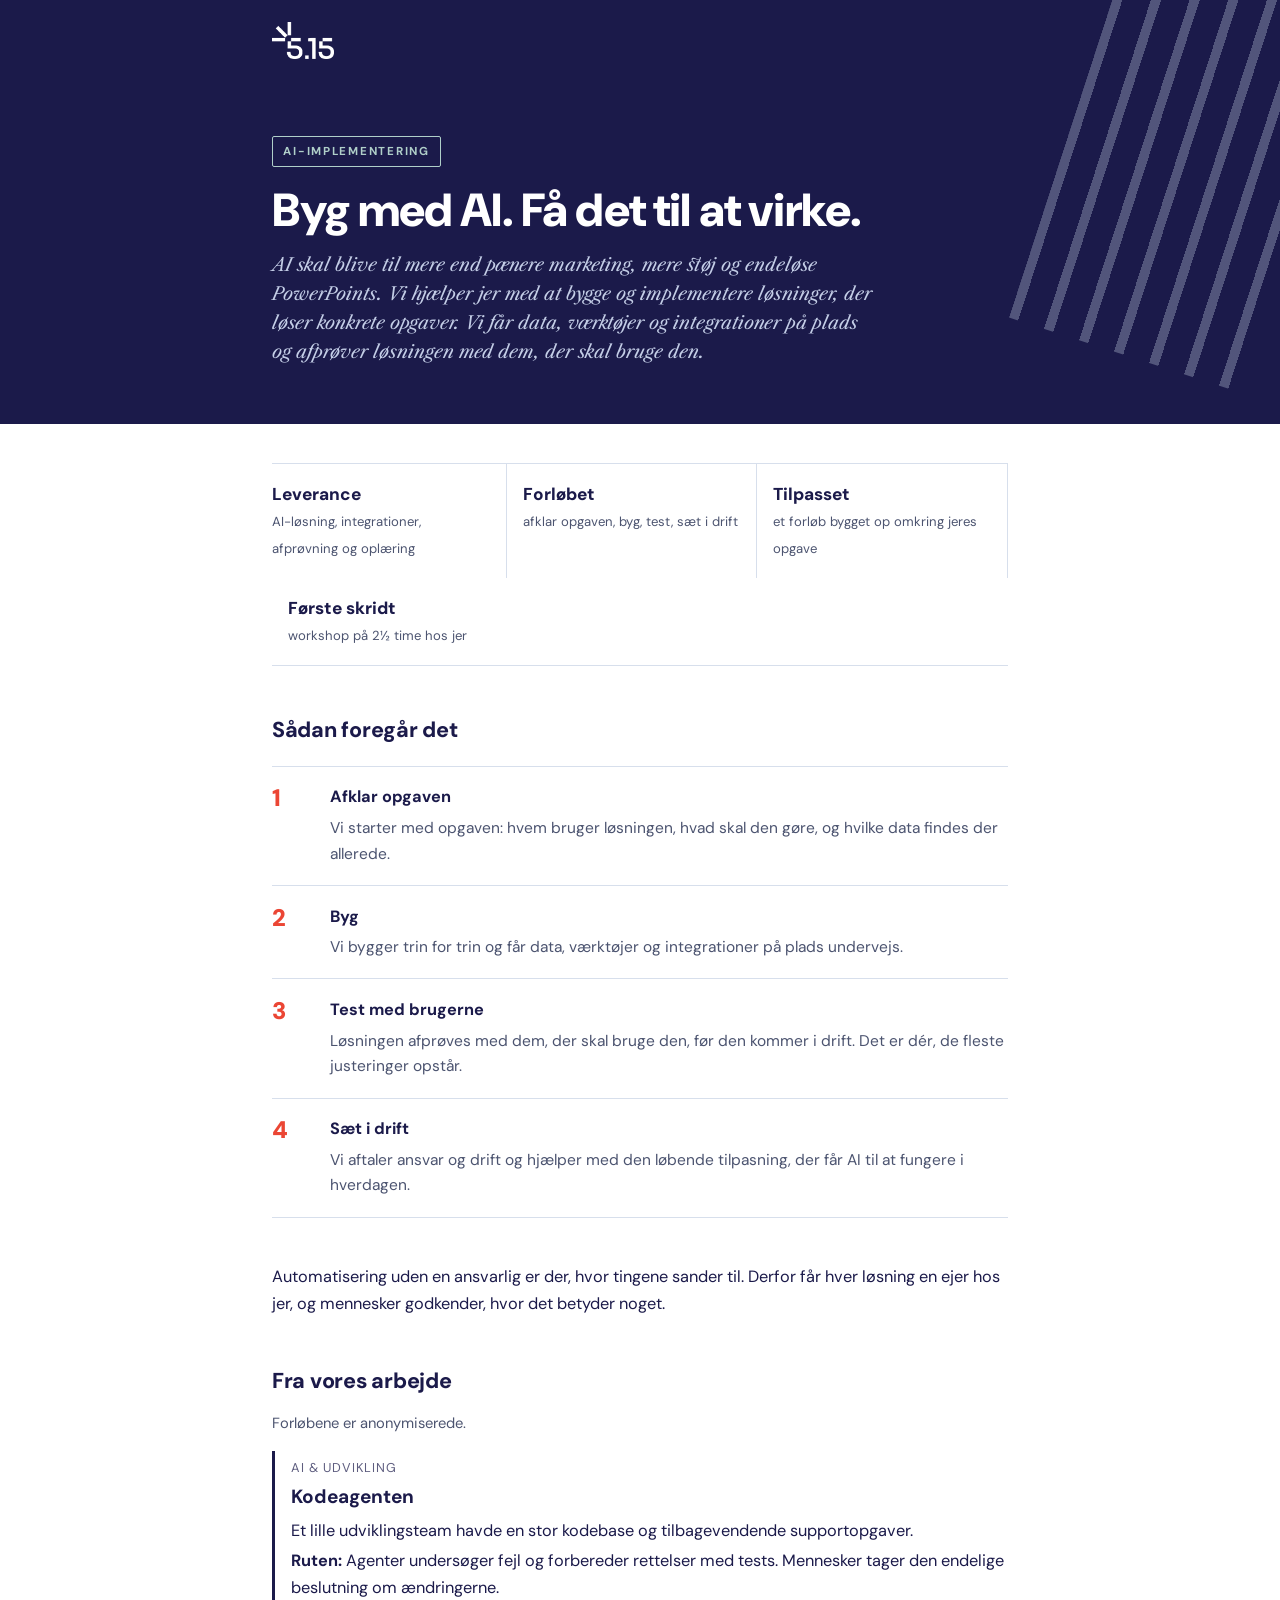
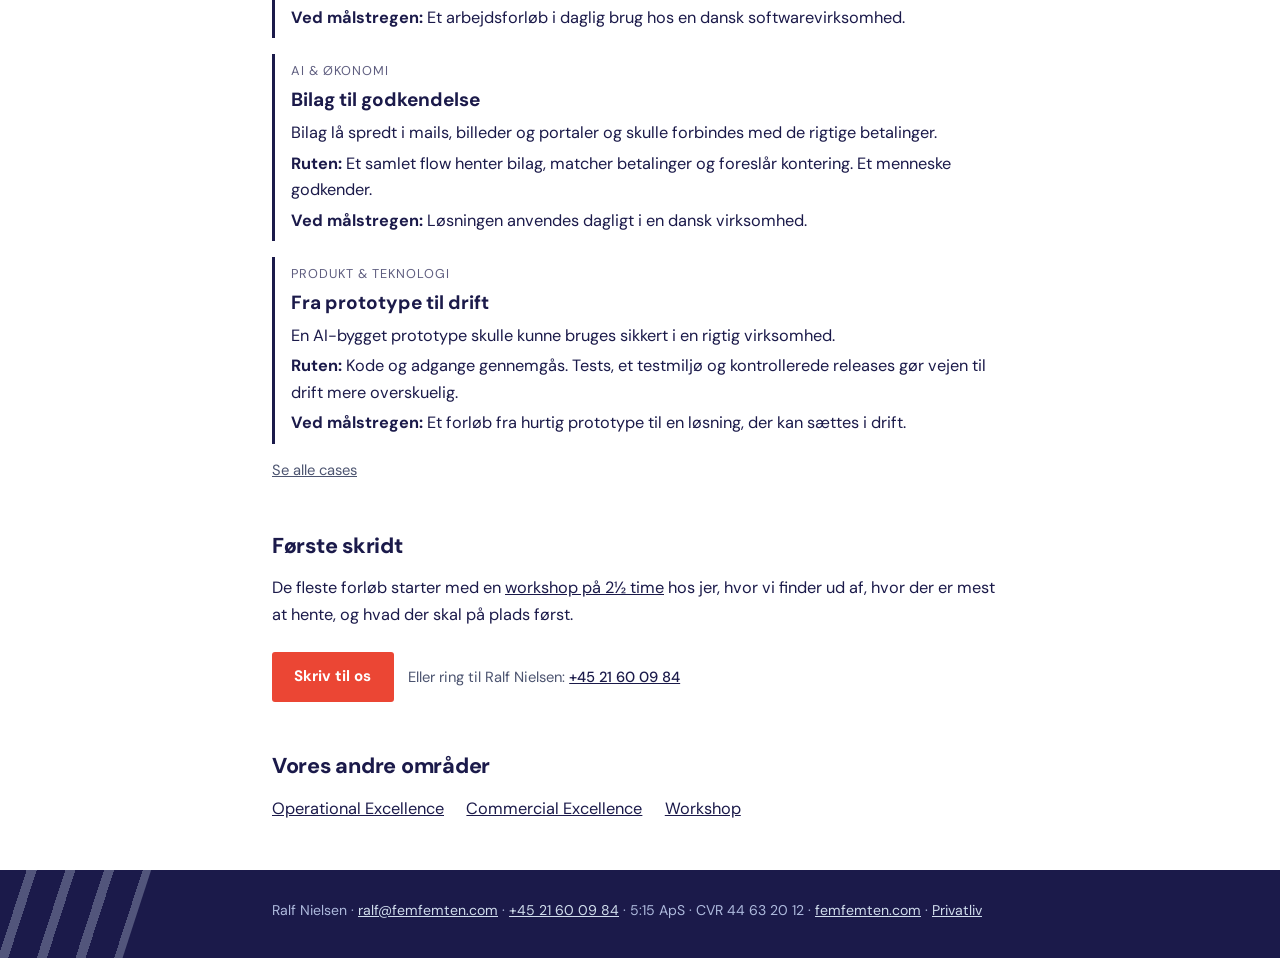
==== ai-implementering.html @ a429c651 "Udkast: tre ydelsessider, links fra uret, workshop uden noindex Ydelsessider for AI-implementering, " ====
<!doctype html>
<html lang="da">
<head>
<meta charset="utf-8">
<meta name="viewport" content="width=device-width, initial-scale=1">
<title>AI-implementering i virksomheden | 5:15 Consultancy</title>
<meta name="description" content="Vi bygger og implementerer AI-løsninger, der løser en bestemt opgave i jeres hverdag. Data, værktøjer og integrationer på plads, afprøvet med dem, der skal bruge løsningen.">
<link rel="canonical" href="https://femfemten.com/ai-implementering.html">
<meta property="og:type" content="website">
<meta property="og:title" content="AI-implementering: Byg med AI. Få det til at virke.">
<meta property="og:description" content="Vi bygger og implementerer AI-løsninger, der løser en bestemt opgave i jeres hverdag. Data, værktøjer og integrationer på plads, afprøvet med dem, der skal bruge løsningen.">
<meta property="og:url" content="https://femfemten.com/ai-implementering.html">
<meta property="og:image" content="https://femfemten.com/share-515-consultancy-v2.jpg">
<meta name="twitter:card" content="summary_large_image">
<link rel="icon" type="image/png" href="logo.png">
<link rel="stylesheet" href="https://fonts.googleapis.com/css2?family=DM+Sans:opsz,wght@9..40,400;9..40,500;9..40,700;9..40,800;9..40,900&family=Libre+Caslon+Text:ital@0;1&display=swap">
<style>
  :root {
    --navy: #1b1a4a;
    --lightblue: #d1deed;
    --sage: #b0cfc9;
    --orange: #eb4634;
    --paper: #ffffff;
    --ink: #1b1a4a;
    --ink-soft: #4c5470;
    --line: #d7dfec;
    --card: #f4f7fc;
    --band-ink: #f4f7fc;
    --band-soft: #c3cde6;
  }
  @media (prefers-color-scheme: dark) {
    :root:not([data-theme="light"]) {
      --paper: #121129;
      --ink: #e9edf6;
      --ink-soft: #a9b1c9;
      --line: #312f60;
      --card: #1e1d4a;
      --orange: #f0604f;
    }
  }
  :root[data-theme="dark"] {
    --paper: #121129;
    --ink: #e9edf6;
    --ink-soft: #a9b1c9;
    --line: #312f60;
    --card: #1e1d4a;
    --orange: #f0604f;
  }

  body {
    background: var(--paper);
    color: var(--ink);
    font-family: "DM Sans", "Helvetica Neue", Arial, sans-serif;
    font-size: 1.02rem;
    line-height: 1.65;
    margin: 0;
  }
  .wrap { max-width: 46rem; margin: 0 auto; padding: 0 1.4rem; }
  a { color: inherit; }

  .lines {
    position: absolute; pointer-events: none;
    background: repeating-linear-gradient(90deg,
      rgba(209,222,237,0.3) 0 0.6rem, transparent 0.6rem 2.3rem);
    transform: rotate(18deg);
  }

  .heroband {
    background: #1b1a4a; color: var(--band-ink);
    position: relative; overflow: hidden;
  }
  .heroband .lines { right: -3rem; top: -5rem; width: 16rem; height: 28rem; }
  .topbar {
    display: flex; align-items: center; justify-content: space-between;
    gap: 1rem; padding: 1.4rem 0; position: relative; z-index: 1;
  }
  .wordmark {
    font-weight: 900; font-size: 1.2rem; letter-spacing: -0.01em;
    color: #ffffff; text-decoration: none; display: inline-flex; align-items: center;
  }
  .wordmark img {
    height: 2.3rem; width: auto; display: block;
    filter: brightness(0) invert(1);
  }
  .langswitch {
    background: none; border: none; cursor: pointer;
    font-family: inherit; font-weight: 700; font-size: 0.92rem;
    color: #aebadd; padding: 0.45rem 0.5rem; letter-spacing: 0.04em;
  }
  .langswitch:hover { color: #ffffff; }
  .langswitch:focus-visible { outline: 2px solid #d1deed; outline-offset: 2px; }

  .hero { padding: 3.4rem 0 3.6rem; position: relative; z-index: 1; }
  .eyebrow {
    display: inline-block; font-size: 0.72rem; font-weight: 700;
    text-transform: uppercase; letter-spacing: 0.15em;
    color: var(--sage); border: 1px solid var(--sage);
    border-radius: 2px; padding: 0.32rem 0.65rem; margin-bottom: 1.1rem;
  }
  .heroband h1 {
    font-size: clamp(1.9rem, 5.5vw, 2.9rem); font-weight: 900;
    line-height: 1.08; letter-spacing: -0.018em; text-wrap: balance;
    color: #ffffff; margin: 0 0 1rem;
  }
  .lede {
    font-family: "Libre Caslon Text", Georgia, serif; font-style: italic;
    font-size: 1.13rem; line-height: 1.6; color: var(--band-soft);
    max-width: 38rem; margin: 0;
  }

  .facts {
    display: flex; flex-wrap: wrap; gap: 0;
    border-block: 1px solid var(--line);
    margin: 2.4rem 0 0;
  }
  .fact {
    flex: 1 1 10rem; padding: 1rem 1rem 1rem 0; padding-left: 1rem;
    border-right: 1px solid var(--line);
  }
  .fact:first-child { padding-left: 0; }
  .fact:last-child { border-right: none; }
  .fact b {
    display: block; font-size: 1.08rem; font-weight: 800;
    font-variant-numeric: tabular-nums;
  }
  .fact span { font-size: 0.82rem; color: var(--ink-soft); }

  h2 {
    font-size: 1.35rem; font-weight: 800; letter-spacing: -0.012em;
    text-wrap: balance; margin: 0 0 0.7rem;
  }
  section { margin: 2.9rem 0; }
  p { margin: 0 0 1rem; }

  .steps { display: flex; flex-direction: column; margin-top: 1.1rem; }
  .step {
    display: grid; grid-template-columns: 2.6rem 1fr; gap: 0 1rem;
    padding: 1.1rem 0; border-top: 1px solid var(--line);
  }
  .step:last-child { border-bottom: 1px solid var(--line); }
  .step-n {
    font-weight: 900; font-size: 1.5rem; color: var(--orange);
    line-height: 1.2; font-variant-numeric: tabular-nums;
  }
  .step h3 { margin: 0 0 0.3rem; font-size: 1.02rem; font-weight: 700; }
  .step p { margin: 0; color: var(--ink-soft); font-size: 0.97rem; }

  .outcome {
    background: var(--card); border: 1px solid var(--line);
    border-left: 3px solid var(--orange); border-radius: 0 5px 5px 0;
    padding: 1.3rem 1.5rem;
  }
  .outcome ul { margin: 0.6rem 0 0; padding-left: 1.2rem; }
  .outcome li { margin-bottom: 0.4rem; }

  .price {
    font-size: 2rem; font-weight: 900; letter-spacing: -0.015em;
    font-variant-numeric: tabular-nums;
  }
  .price small { font-size: 0.95rem; font-weight: 500; color: var(--ink-soft); }
  .fineprint { color: var(--ink-soft); font-size: 0.92rem; }

  .cta { margin-top: 1.4rem; display: flex; flex-wrap: wrap; gap: 0.9rem; align-items: center; }
  .btn {
    display: inline-block; background: var(--orange); color: #ffffff;
    text-decoration: none; font-weight: 700; font-size: 0.95rem;
    padding: 0.8rem 1.4rem; border-radius: 3px;
  }
  .btn:hover { filter: brightness(1.07); }
  .btn:focus-visible { outline: 2px solid var(--navy); outline-offset: 2px; }
  .cta .alt { font-size: 0.92rem; color: var(--ink-soft); }
  .cta .alt a { color: var(--ink); font-weight: 500; }

  .footband {
    background: #1b1a4a; color: #aebadd; position: relative; overflow: hidden;
    margin-top: 3rem;
  }
  .footband .lines { left: -4rem; bottom: -8rem; width: 12rem; height: 20rem; }
  .footband footer {
    padding: 1.8rem 0 2.2rem; font-size: 0.88rem;
    position: relative; z-index: 1;
  }
  .footband a { color: #d1deed; }
</style>
<style>
.case-list{display:grid;gap:1rem;margin-top:1rem}
.case{border-left:3px solid currentColor;padding:.2rem 0 .2rem 1rem}
.case h3{margin:0 0 .3rem}
.case p{margin:.2rem 0}
.case .tag{font-size:.8rem;letter-spacing:.08em;text-transform:uppercase;opacity:.7}
.related{display:flex;flex-wrap:wrap;gap:.6rem 1.4rem;margin-top:.6rem}
</style>
<script type="application/ld+json">{"@context": "https://schema.org", "@type": "Service", "name": "AI-implementering", "serviceType": "AI-implementering", "description": "Vi bygger og implementerer AI-løsninger, der løser en bestemt opgave i jeres hverdag. Data, værktøjer og integrationer på plads, afprøvet med dem, der skal bruge løsningen.", "url": "https://femfemten.com/ai-implementering.html", "areaServed": "DK", "inLanguage": "da", "provider": {"@id": "https://femfemten.com/#org", "@type": "Organization", "name": "Fem Femten", "alternateName": "5:15 Consultancy", "url": "https://femfemten.com/"}}</script>
</head>
<body>
<div class="heroband">
  <div class="lines"></div>
  <div class="wrap">
    <nav class="topbar">
      <a class="wordmark" href="index.html" aria-label="Fem Femten, til forsiden"><img src="logo.png" alt="5.15"></a>
    </nav>
    <header class="hero">
      <span class="eyebrow">AI-implementering</span>
      <h1>Byg med AI. Få det til at virke.</h1>
      <p class="lede">AI skal blive til mere end pænere marketing, mere støj og endeløse PowerPoints. Vi hjælper jer med at bygge og implementere løsninger, der løser konkrete opgaver. Vi får data, værktøjer og integrationer på plads og afprøver løsningen med dem, der skal bruge den.</p>
    </header>
  </div>
</div>

<div class="wrap">
  <div class="facts"><div class="fact"><b>Leverance</b><span>AI-løsning, integrationer, afprøvning og oplæring</span></div><div class="fact"><b>Forløbet</b><span>afklar opgaven, byg, test, sæt i drift</span></div><div class="fact"><b>Tilpasset</b><span>et forløb bygget op omkring jeres opgave</span></div><div class="fact"><b>Første skridt</b><span>workshop på 2½ time hos jer</span></div></div>

  <section>
    <h2>Sådan foregår det</h2>
    <div class="steps"><div class="step"><div class="step-n">1</div><div><h3>Afklar opgaven</h3><p>Vi starter med opgaven: hvem bruger løsningen, hvad skal den gøre, og hvilke data findes der allerede.</p></div></div><div class="step"><div class="step-n">2</div><div><h3>Byg</h3><p>Vi bygger trin for trin og får data, værktøjer og integrationer på plads undervejs.</p></div></div><div class="step"><div class="step-n">3</div><div><h3>Test med brugerne</h3><p>Løsningen afprøves med dem, der skal bruge den, før den kommer i drift. Det er dér, de fleste justeringer opstår.</p></div></div><div class="step"><div class="step-n">4</div><div><h3>Sæt i drift</h3><p>Vi aftaler ansvar og drift og hjælper med den løbende tilpasning, der får AI til at fungere i hverdagen.</p></div></div></div>
  </section>

  <section>
    <p>Automatisering uden en ansvarlig er der, hvor tingene sander til. Derfor får hver løsning en ejer hos jer, og mennesker godkender, hvor det betyder noget.</p>
  </section>

  <section>
    <h2>Fra vores arbejde</h2>
    <p class="fineprint">Forløbene er anonymiserede.</p>
    <div class="case-list"><div class="case"><span class="tag">AI & udvikling</span><h3>Kodeagenten</h3><p>Et lille udviklingsteam havde en stor kodebase og tilbagevendende supportopgaver.</p><p><b>Ruten:</b> Agenter undersøger fejl og forbereder rettelser med tests. Mennesker tager den endelige beslutning om ændringerne.</p><p><b>Ved målstregen:</b> Et arbejdsforløb i daglig brug hos en dansk softwarevirksomhed.</p></div><div class="case"><span class="tag">AI & økonomi</span><h3>Bilag til godkendelse</h3><p>Bilag lå spredt i mails, billeder og portaler og skulle forbindes med de rigtige betalinger.</p><p><b>Ruten:</b> Et samlet flow henter bilag, matcher betalinger og foreslår kontering. Et menneske godkender.</p><p><b>Ved målstregen:</b> Løsningen anvendes dagligt i en dansk virksomhed.</p></div><div class="case"><span class="tag">Produkt & teknologi</span><h3>Fra prototype til drift</h3><p>En AI-bygget prototype skulle kunne bruges sikkert i en rigtig virksomhed.</p><p><b>Ruten:</b> Kode og adgange gennemgås. Tests, et testmiljø og kontrollerede releases gør vejen til drift mere overskuelig.</p><p><b>Ved målstregen:</b> Et forløb fra hurtig prototype til en løsning, der kan sættes i drift.</p></div></div>
    <p class="fineprint" style="margin-top:.9rem"><a href="cases.html">Se alle cases</a></p>
  </section>

  <section>
    <h2>Første skridt</h2>
    <p>De fleste forløb starter med en <a href="workshop.html">workshop på 2½ time</a> hos jer, hvor vi finder ud af, hvor der er mest at hente, og hvad der skal på plads først.</p>
    <div class="cta">
      <a class="btn" href="mailto:ralf@femfemten.com?subject=AI-implementering">Skriv til os</a>
      <span class="alt">Eller ring til Ralf Nielsen: <a href="tel:+4521600984">+45 21 60 09 84</a></span>
    </div>
  </section>

  <section>
    <h2>Vores andre områder</h2>
    <div class="related"><a href="operational-excellence.html">Operational Excellence</a><a href="commercial-excellence.html">Commercial Excellence</a><a href="workshop.html">Workshop</a></div>
  </section>
</div>

<div class="footband">
  <div class="lines"></div>
  <div class="wrap">
    <footer>
      <span>Ralf Nielsen · <a href="mailto:ralf@femfemten.com">ralf@femfemten.com</a> · <a href="tel:+4521600984">+45 21 60 09 84</a> · 5:15 ApS · CVR 44 63 20 12 · <a href="index.html">femfemten.com</a> · <a href="privatliv.html">Privatliv</a></span>
    </footer>
  </div>
</div>
<script data-goatcounter="https://femfemten.goatcounter.com/count" async src="//gc.zgo.at/count.js"></script>
<script>
  document.addEventListener('click', function (e) {
    var a = e.target.closest ? e.target.closest('a') : null;
    if (!a || !window.goatcounter || !window.goatcounter.count) return;
    var h = a.getAttribute('href') || '';
    if (h.indexOf('mailto:') === 0) goatcounter.count({ path: 'klik-mail', title: 'Klik: skriv mail', event: true });
    else if (h.indexOf('tel:') === 0) goatcounter.count({ path: 'klik-telefon', title: 'Klik: ring', event: true });
    else if (h.indexOf('workshop.html') !== -1) goatcounter.count({ path: 'ydelse-til-workshop', title: 'Ydelsesside: videre til workshop', event: true });
  });
</script>
</body>
</html>
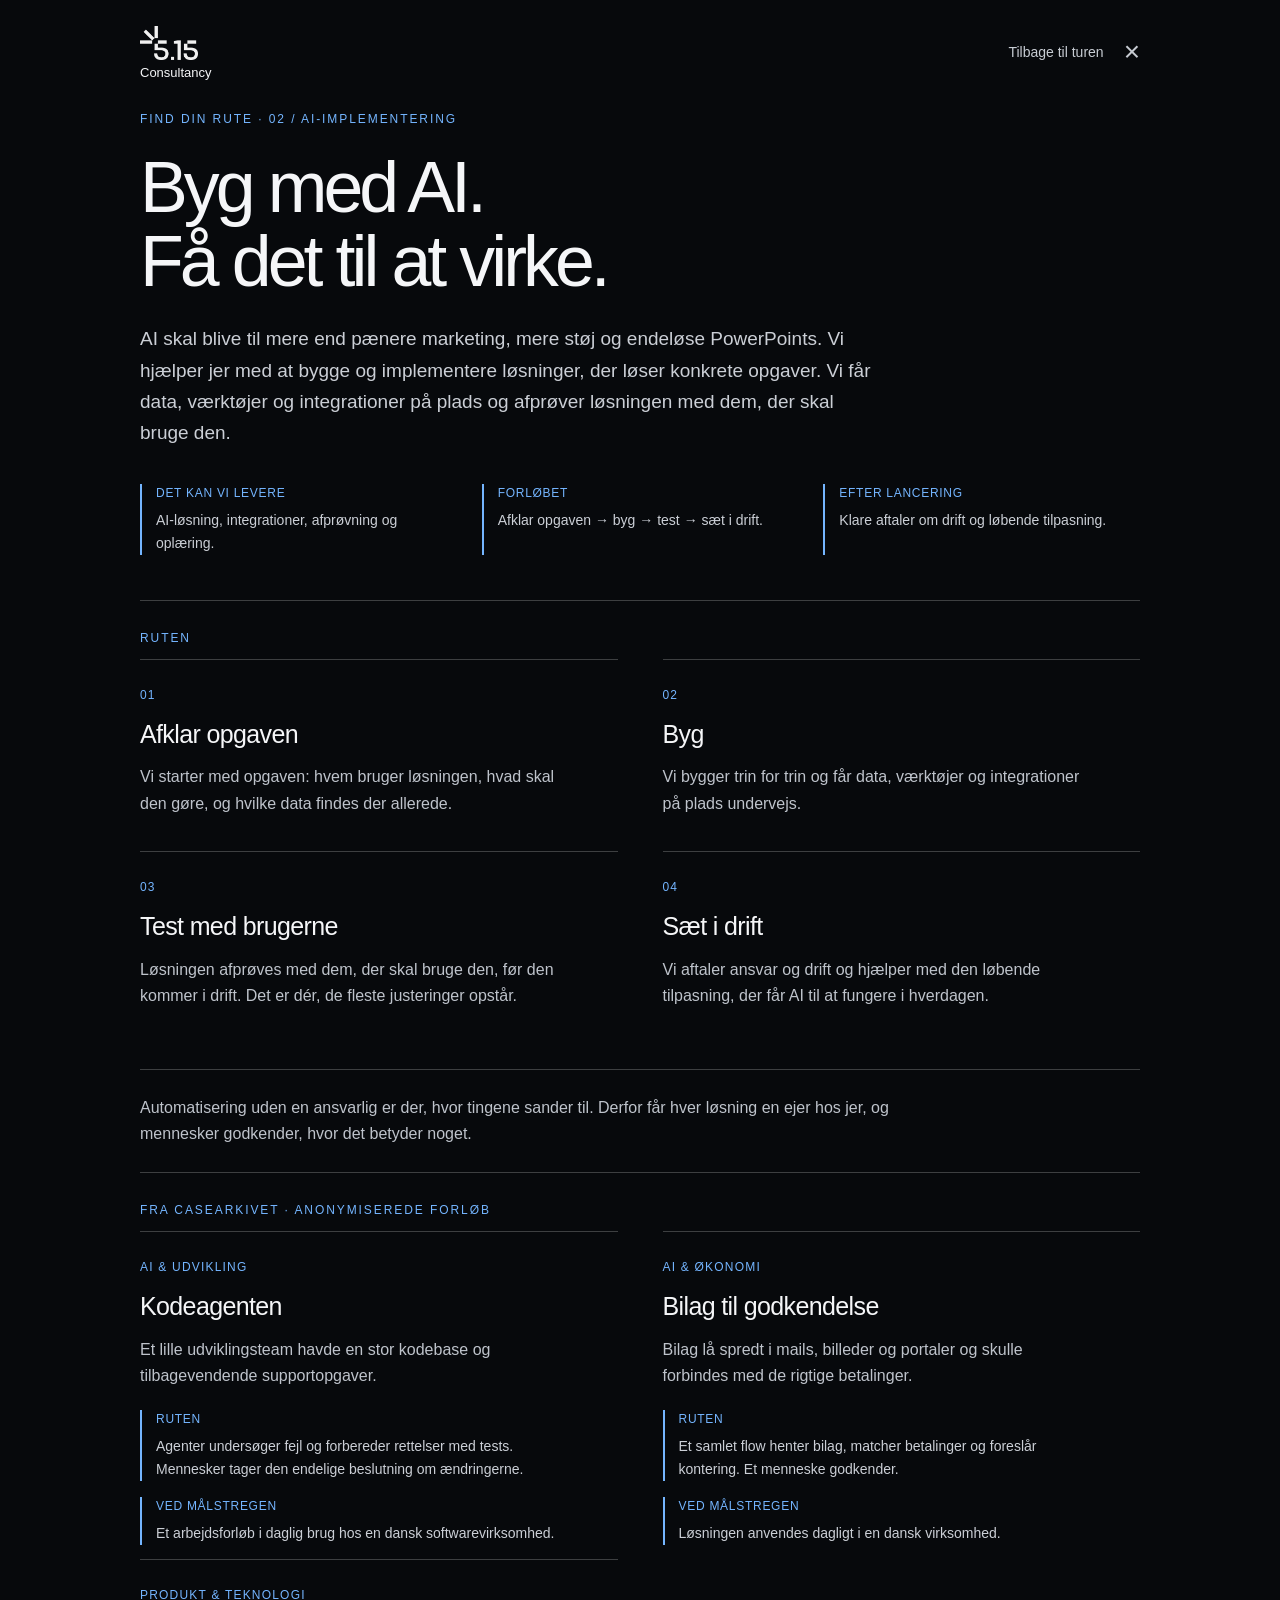
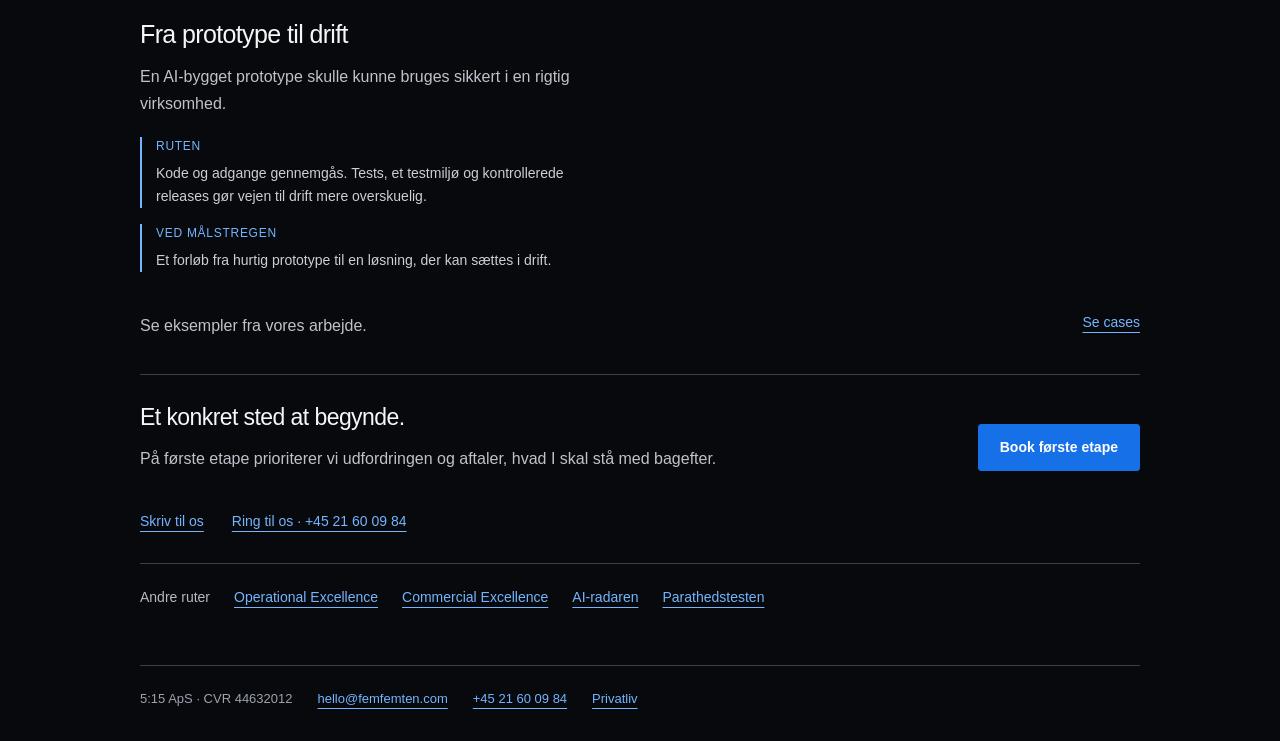
==== commit accb1b05: "Udkast: ydelsessider i løbeturens panelstil, #cases åbner casetelefonen, workshop beholder noindex C" ====
--- a/ai-implementering.html
+++ b/ai-implementering.html
@@ -2,7 +2,8 @@
 <html lang="da">
 <head>
 <meta charset="utf-8">
-<meta name="viewport" content="width=device-width, initial-scale=1">
+<meta name="viewport" content="width=device-width, initial-scale=1, viewport-fit=cover">
+<meta name="theme-color" content="#121212">
 <title>AI-implementering i virksomheden | 5:15 Consultancy</title>
 <meta name="description" content="Vi bygger og implementerer AI-løsninger, der løser en bestemt opgave i jeres hverdag. Data, værktøjer og integrationer på plads, afprøvet med dem, der skal bruge løsningen.">
 <link rel="canonical" href="https://femfemten.com/ai-implementering.html">
@@ -12,243 +13,68 @@
 <meta property="og:url" content="https://femfemten.com/ai-implementering.html">
 <meta property="og:image" content="https://femfemten.com/share-515-consultancy-v2.jpg">
 <meta name="twitter:card" content="summary_large_image">
-<link rel="icon" type="image/png" href="logo.png">
-<link rel="stylesheet" href="https://fonts.googleapis.com/css2?family=DM+Sans:opsz,wght@9..40,400;9..40,500;9..40,700;9..40,800;9..40,900&family=Libre+Caslon+Text:ital@0;1&display=swap">
+<link rel="icon" type="image/png" href="/logo.png">
+<link rel="stylesheet" href="/style.css">
+<link rel="stylesheet" href="/v2.css?v=7">
 <style>
-  :root {
-    --navy: #1b1a4a;
-    --lightblue: #d1deed;
-    --sage: #b0cfc9;
-    --orange: #eb4634;
-    --paper: #ffffff;
-    --ink: #1b1a4a;
-    --ink-soft: #4c5470;
-    --line: #d7dfec;
-    --card: #f4f7fc;
-    --band-ink: #f4f7fc;
-    --band-soft: #c3cde6;
-  }
-  @media (prefers-color-scheme: dark) {
-    :root:not([data-theme="light"]) {
-      --paper: #121129;
-      --ink: #e9edf6;
-      --ink-soft: #a9b1c9;
-      --line: #312f60;
-      --card: #1e1d4a;
-      --orange: #f0604f;
-    }
-  }
-  :root[data-theme="dark"] {
-    --paper: #121129;
-    --ink: #e9edf6;
-    --ink-soft: #a9b1c9;
-    --line: #312f60;
-    --card: #1e1d4a;
-    --orange: #f0604f;
-  }
-
-  body {
-    background: var(--paper);
-    color: var(--ink);
-    font-family: "DM Sans", "Helvetica Neue", Arial, sans-serif;
-    font-size: 1.02rem;
-    line-height: 1.65;
-    margin: 0;
-  }
-  .wrap { max-width: 46rem; margin: 0 auto; padding: 0 1.4rem; }
-  a { color: inherit; }
-
-  .lines {
-    position: absolute; pointer-events: none;
-    background: repeating-linear-gradient(90deg,
-      rgba(209,222,237,0.3) 0 0.6rem, transparent 0.6rem 2.3rem);
-    transform: rotate(18deg);
-  }
-
-  .heroband {
-    background: #1b1a4a; color: var(--band-ink);
-    position: relative; overflow: hidden;
-  }
-  .heroband .lines { right: -3rem; top: -5rem; width: 16rem; height: 28rem; }
-  .topbar {
-    display: flex; align-items: center; justify-content: space-between;
-    gap: 1rem; padding: 1.4rem 0; position: relative; z-index: 1;
-  }
-  .wordmark {
-    font-weight: 900; font-size: 1.2rem; letter-spacing: -0.01em;
-    color: #ffffff; text-decoration: none; display: inline-flex; align-items: center;
-  }
-  .wordmark img {
-    height: 2.3rem; width: auto; display: block;
-    filter: brightness(0) invert(1);
-  }
-  .langswitch {
-    background: none; border: none; cursor: pointer;
-    font-family: inherit; font-weight: 700; font-size: 0.92rem;
-    color: #aebadd; padding: 0.45rem 0.5rem; letter-spacing: 0.04em;
-  }
-  .langswitch:hover { color: #ffffff; }
-  .langswitch:focus-visible { outline: 2px solid #d1deed; outline-offset: 2px; }
-
-  .hero { padding: 3.4rem 0 3.6rem; position: relative; z-index: 1; }
-  .eyebrow {
-    display: inline-block; font-size: 0.72rem; font-weight: 700;
-    text-transform: uppercase; letter-spacing: 0.15em;
-    color: var(--sage); border: 1px solid var(--sage);
-    border-radius: 2px; padding: 0.32rem 0.65rem; margin-bottom: 1.1rem;
-  }
-  .heroband h1 {
-    font-size: clamp(1.9rem, 5.5vw, 2.9rem); font-weight: 900;
-    line-height: 1.08; letter-spacing: -0.018em; text-wrap: balance;
-    color: #ffffff; margin: 0 0 1rem;
-  }
-  .lede {
-    font-family: "Libre Caslon Text", Georgia, serif; font-style: italic;
-    font-size: 1.13rem; line-height: 1.6; color: var(--band-soft);
-    max-width: 38rem; margin: 0;
-  }
-
-  .facts {
-    display: flex; flex-wrap: wrap; gap: 0;
-    border-block: 1px solid var(--line);
-    margin: 2.4rem 0 0;
-  }
-  .fact {
-    flex: 1 1 10rem; padding: 1rem 1rem 1rem 0; padding-left: 1rem;
-    border-right: 1px solid var(--line);
-  }
-  .fact:first-child { padding-left: 0; }
-  .fact:last-child { border-right: none; }
-  .fact b {
-    display: block; font-size: 1.08rem; font-weight: 800;
-    font-variant-numeric: tabular-nums;
-  }
-  .fact span { font-size: 0.82rem; color: var(--ink-soft); }
-
-  h2 {
-    font-size: 1.35rem; font-weight: 800; letter-spacing: -0.012em;
-    text-wrap: balance; margin: 0 0 0.7rem;
-  }
-  section { margin: 2.9rem 0; }
-  p { margin: 0 0 1rem; }
-
-  .steps { display: flex; flex-direction: column; margin-top: 1.1rem; }
-  .step {
-    display: grid; grid-template-columns: 2.6rem 1fr; gap: 0 1rem;
-    padding: 1.1rem 0; border-top: 1px solid var(--line);
-  }
-  .step:last-child { border-bottom: 1px solid var(--line); }
-  .step-n {
-    font-weight: 900; font-size: 1.5rem; color: var(--orange);
-    line-height: 1.2; font-variant-numeric: tabular-nums;
-  }
-  .step h3 { margin: 0 0 0.3rem; font-size: 1.02rem; font-weight: 700; }
-  .step p { margin: 0; color: var(--ink-soft); font-size: 0.97rem; }
-
-  .outcome {
-    background: var(--card); border: 1px solid var(--line);
-    border-left: 3px solid var(--orange); border-radius: 0 5px 5px 0;
-    padding: 1.3rem 1.5rem;
-  }
-  .outcome ul { margin: 0.6rem 0 0; padding-left: 1.2rem; }
-  .outcome li { margin-bottom: 0.4rem; }
-
-  .price {
-    font-size: 2rem; font-weight: 900; letter-spacing: -0.015em;
-    font-variant-numeric: tabular-nums;
-  }
-  .price small { font-size: 0.95rem; font-weight: 500; color: var(--ink-soft); }
-  .fineprint { color: var(--ink-soft); font-size: 0.92rem; }
-
-  .cta { margin-top: 1.4rem; display: flex; flex-wrap: wrap; gap: 0.9rem; align-items: center; }
-  .btn {
-    display: inline-block; background: var(--orange); color: #ffffff;
-    text-decoration: none; font-weight: 700; font-size: 0.95rem;
-    padding: 0.8rem 1.4rem; border-radius: 3px;
-  }
-  .btn:hover { filter: brightness(1.07); }
-  .btn:focus-visible { outline: 2px solid var(--navy); outline-offset: 2px; }
-  .cta .alt { font-size: 0.92rem; color: var(--ink-soft); }
-  .cta .alt a { color: var(--ink); font-weight: 500; }
-
-  .footband {
-    background: #1b1a4a; color: #aebadd; position: relative; overflow: hidden;
-    margin-top: 3rem;
-  }
-  .footband .lines { left: -4rem; bottom: -8rem; width: 12rem; height: 20rem; }
-  .footband footer {
-    padding: 1.8rem 0 2.2rem; font-size: 0.88rem;
-    position: relative; z-index: 1;
-  }
-  .footband a { color: #d1deed; }
-</style>
-<style>
-.case-list{display:grid;gap:1rem;margin-top:1rem}
-.case{border-left:3px solid currentColor;padding:.2rem 0 .2rem 1rem}
-.case h3{margin:0 0 .3rem}
-.case p{margin:.2rem 0}
-.case .tag{font-size:.8rem;letter-spacing:.08em;text-transform:uppercase;opacity:.7}
-.related{display:flex;flex-wrap:wrap;gap:.6rem 1.4rem;margin-top:.6rem}
+html{height:auto}
+body.page{height:auto;min-height:100%;overflow:auto;overscroll-behavior:auto;background:#121212}
+.page-bg{position:fixed;inset:0;z-index:-1;overflow:hidden;background:#121212}
+.page-bg::before{content:"";position:absolute;inset:-30px;background:url(/assets/coast.jpg) center/cover;filter:blur(15px)}
+.page-main{display:block;position:relative;inset:auto;z-index:auto;pointer-events:auto;min-height:100vh}
+.route-panel h1{font-size:clamp(2.7rem,5.6vw,5rem);font-weight:400;letter-spacing:-.055em;line-height:1.03;margin:0 0 25px}
+.page-logo{position:absolute;left:60px;top:26px;display:flex;flex-direction:column;align-items:flex-start;text-decoration:none}
+.page-logo img{display:block;height:34px;width:auto}
+.page-logo span{display:block;margin-top:5px;font-size:13px;font-weight:500;color:var(--ink)}
+.route-panel a.panel-close{color:#c7ccd3;text-decoration:none}
+.route-panel a.panel-close:hover{color:var(--acid)}
+.page-facts{display:grid;grid-template-columns:repeat(3,1fr);gap:25px;margin:0 0 45px}
+.page-facts p,.page-cases .route-output{font-size:14px;color:#cbcfd6;border-left:2px solid var(--acid);padding-left:14px;margin:0}
+.page-cases .route-output{margin-top:16px}
+.page-section{border-top:1px solid var(--line);padding-top:28px;margin-top:10px}
+.page-section>.eyebrow{margin-bottom:10px}
+.page-note{font-size:21px;line-height:1.5;color:#dde1e7;max-width:760px;margin:0}
+.page-contact{display:flex;flex-wrap:wrap;gap:12px 28px;font-size:14px;margin:18px 0 0}
+@media(max-width:1100px){.page-logo{left:7%}}
+@media(max-width:760px){.page-logo{top:18px}.page-logo img{height:28px}.page-logo span{font-size:12px}.page-facts{grid-template-columns:1fr;gap:16px}.page-note{font-size:18px}.route-panel h1{font-size:2.7rem}}
 </style>
 <script type="application/ld+json">{"@context": "https://schema.org", "@type": "Service", "name": "AI-implementering", "serviceType": "AI-implementering", "description": "Vi bygger og implementerer AI-løsninger, der løser en bestemt opgave i jeres hverdag. Data, værktøjer og integrationer på plads, afprøvet med dem, der skal bruge løsningen.", "url": "https://femfemten.com/ai-implementering.html", "areaServed": "DK", "inLanguage": "da", "provider": {"@id": "https://femfemten.com/#org", "@type": "Organization", "name": "Fem Femten", "alternateName": "5:15 Consultancy", "url": "https://femfemten.com/"}}</script>
 </head>
-<body>
-<div class="heroband">
-  <div class="lines"></div>
-  <div class="wrap">
-    <nav class="topbar">
-      <a class="wordmark" href="index.html" aria-label="Fem Femten, til forsiden"><img src="logo.png" alt="5.15"></a>
-    </nav>
-    <header class="hero">
-      <span class="eyebrow">AI-implementering</span>
-      <h1>Byg med AI. Få det til at virke.</h1>
-      <p class="lede">AI skal blive til mere end pænere marketing, mere støj og endeløse PowerPoints. Vi hjælper jer med at bygge og implementere løsninger, der løser konkrete opgaver. Vi får data, værktøjer og integrationer på plads og afprøver løsningen med dem, der skal bruge den.</p>
-    </header>
-  </div>
+<body class="page">
+<div class="page-bg" aria-hidden="true"></div>
+<main class="route-panel page-main"><div class="panel-shell">
+<a class="page-logo" href="/" aria-label="5:15 Consultancy, til forsiden"><img src="/logo-hvid.png" alt="5:15" width="420" height="248"><span>Consultancy</span></a>
+<a class="panel-close" href="/">Tilbage til turen <span aria-hidden="true">×</span></a>
+
+<p class="eyebrow">FIND DIN RUTE · 02 / AI-IMPLEMENTERING</p>
+<h1>Byg med AI.<br>Få det til at virke.</h1>
+<p class="panel-lead">AI skal blive til mere end pænere marketing, mere støj og endeløse PowerPoints. Vi hjælper jer med at bygge og implementere løsninger, der løser konkrete opgaver. Vi får data, værktøjer og integrationer på plads og afprøver løsningen med dem, der skal bruge den.</p>
+
+<div class="page-facts">
+<p class="route-output"><strong>DET KAN VI LEVERE</strong>AI-løsning, integrationer, afprøvning og oplæring.</p>
+<p class="route-output"><strong>FORLØBET</strong>Afklar opgaven → byg → test → sæt i drift.</p>
+<p class="route-output"><strong>EFTER LANCERING</strong>Klare aftaler om drift og løbende tilpasning.</p>
 </div>
 
-<div class="wrap">
-  <div class="facts"><div class="fact"><b>Leverance</b><span>AI-løsning, integrationer, afprøvning og oplæring</span></div><div class="fact"><b>Forløbet</b><span>afklar opgaven, byg, test, sæt i drift</span></div><div class="fact"><b>Tilpasset</b><span>et forløb bygget op omkring jeres opgave</span></div><div class="fact"><b>Første skridt</b><span>workshop på 2½ time hos jer</span></div></div>
-
-  <section>
-    <h2>Sådan foregår det</h2>
-    <div class="steps"><div class="step"><div class="step-n">1</div><div><h3>Afklar opgaven</h3><p>Vi starter med opgaven: hvem bruger løsningen, hvad skal den gøre, og hvilke data findes der allerede.</p></div></div><div class="step"><div class="step-n">2</div><div><h3>Byg</h3><p>Vi bygger trin for trin og får data, værktøjer og integrationer på plads undervejs.</p></div></div><div class="step"><div class="step-n">3</div><div><h3>Test med brugerne</h3><p>Løsningen afprøves med dem, der skal bruge den, før den kommer i drift. Det er dér, de fleste justeringer opstår.</p></div></div><div class="step"><div class="step-n">4</div><div><h3>Sæt i drift</h3><p>Vi aftaler ansvar og drift og hjælper med den løbende tilpasning, der får AI til at fungere i hverdagen.</p></div></div></div>
-  </section>
-
-  <section>
-    <p>Automatisering uden en ansvarlig er der, hvor tingene sander til. Derfor får hver løsning en ejer hos jer, og mennesker godkender, hvor det betyder noget.</p>
-  </section>
-
-  <section>
-    <h2>Fra vores arbejde</h2>
-    <p class="fineprint">Forløbene er anonymiserede.</p>
-    <div class="case-list"><div class="case"><span class="tag">AI & udvikling</span><h3>Kodeagenten</h3><p>Et lille udviklingsteam havde en stor kodebase og tilbagevendende supportopgaver.</p><p><b>Ruten:</b> Agenter undersøger fejl og forbereder rettelser med tests. Mennesker tager den endelige beslutning om ændringerne.</p><p><b>Ved målstregen:</b> Et arbejdsforløb i daglig brug hos en dansk softwarevirksomhed.</p></div><div class="case"><span class="tag">AI & økonomi</span><h3>Bilag til godkendelse</h3><p>Bilag lå spredt i mails, billeder og portaler og skulle forbindes med de rigtige betalinger.</p><p><b>Ruten:</b> Et samlet flow henter bilag, matcher betalinger og foreslår kontering. Et menneske godkender.</p><p><b>Ved målstregen:</b> Løsningen anvendes dagligt i en dansk virksomhed.</p></div><div class="case"><span class="tag">Produkt & teknologi</span><h3>Fra prototype til drift</h3><p>En AI-bygget prototype skulle kunne bruges sikkert i en rigtig virksomhed.</p><p><b>Ruten:</b> Kode og adgange gennemgås. Tests, et testmiljø og kontrollerede releases gør vejen til drift mere overskuelig.</p><p><b>Ved målstregen:</b> Et forløb fra hurtig prototype til en løsning, der kan sættes i drift.</p></div></div>
-    <p class="fineprint" style="margin-top:.9rem"><a href="cases.html">Se alle cases</a></p>
-  </section>
-
-  <section>
-    <h2>Første skridt</h2>
-    <p>De fleste forløb starter med en <a href="workshop.html">workshop på 2½ time</a> hos jer, hvor vi finder ud af, hvor der er mest at hente, og hvad der skal på plads først.</p>
-    <div class="cta">
-      <a class="btn" href="mailto:ralf@femfemten.com?subject=AI-implementering">Skriv til os</a>
-      <span class="alt">Eller ring til Ralf Nielsen: <a href="tel:+4521600984">+45 21 60 09 84</a></span>
-    </div>
-  </section>
-
-  <section>
-    <h2>Vores andre områder</h2>
-    <div class="related"><a href="operational-excellence.html">Operational Excellence</a><a href="commercial-excellence.html">Commercial Excellence</a><a href="workshop.html">Workshop</a></div>
-  </section>
+<div class="page-section">
+<p class="eyebrow">RUTEN</p>
+<div class="service-list"><section><span>01</span><h3>Afklar opgaven</h3><p>Vi starter med opgaven: hvem bruger løsningen, hvad skal den gøre, og hvilke data findes der allerede.</p></section><section><span>02</span><h3>Byg</h3><p>Vi bygger trin for trin og får data, værktøjer og integrationer på plads undervejs.</p></section><section><span>03</span><h3>Test med brugerne</h3><p>Løsningen afprøves med dem, der skal bruge den, før den kommer i drift. Det er dér, de fleste justeringer opstår.</p></section><section><span>04</span><h3>Sæt i drift</h3><p>Vi aftaler ansvar og drift og hjælper med den løbende tilpasning, der får AI til at fungere i hverdagen.</p></section></div>
 </div>
 
-<div class="footband">
-  <div class="lines"></div>
-  <div class="wrap">
-    <footer>
-      <span>Ralf Nielsen · <a href="mailto:ralf@femfemten.com">ralf@femfemten.com</a> · <a href="tel:+4521600984">+45 21 60 09 84</a> · 5:15 ApS · CVR 44 63 20 12 · <a href="index.html">femfemten.com</a> · <a href="privatliv.html">Privatliv</a></span>
-    </footer>
-  </div>
+<div class="working-principles"><p class="page-note">Automatisering uden en ansvarlig er der, hvor tingene sander til. Derfor får hver løsning en ejer hos jer, og mennesker godkender, hvor det betyder noget.</p></div>
+
+<div class="page-section page-cases">
+<p class="eyebrow">FRA CASEARKIVET · ANONYMISEREDE FORLØB</p>
+<div class="service-list"><section><span>AI & UDVIKLING</span><h3>Kodeagenten</h3><p>Et lille udviklingsteam havde en stor kodebase og tilbagevendende supportopgaver.</p><p class="route-output"><strong>RUTEN</strong>Agenter undersøger fejl og forbereder rettelser med tests. Mennesker tager den endelige beslutning om ændringerne.</p><p class="route-output"><strong>VED MÅLSTREGEN</strong>Et arbejdsforløb i daglig brug hos en dansk softwarevirksomhed.</p></section><section><span>AI & ØKONOMI</span><h3>Bilag til godkendelse</h3><p>Bilag lå spredt i mails, billeder og portaler og skulle forbindes med de rigtige betalinger.</p><p class="route-output"><strong>RUTEN</strong>Et samlet flow henter bilag, matcher betalinger og foreslår kontering. Et menneske godkender.</p><p class="route-output"><strong>VED MÅLSTREGEN</strong>Løsningen anvendes dagligt i en dansk virksomhed.</p></section><section><span>PRODUKT & TEKNOLOGI</span><h3>Fra prototype til drift</h3><p>En AI-bygget prototype skulle kunne bruges sikkert i en rigtig virksomhed.</p><p class="route-output"><strong>RUTEN</strong>Kode og adgange gennemgås. Tests, et testmiljø og kontrollerede releases gør vejen til drift mere overskuelig.</p><p class="route-output"><strong>VED MÅLSTREGEN</strong>Et forløb fra hurtig prototype til en løsning, der kan sættes i drift.</p></section></div>
+<div class="route-proof"><p>Se eksempler fra vores arbejde.</p><a class="route-case-link" href="/#cases">Se cases</a></div>
 </div>
+
+<div class="next-etape"><div><h3>Et konkret sted at begynde.</h3><p>På første etape prioriterer vi udfordringen og aftaler, hvad I skal stå med bagefter.</p></div><a class="primary-cta" href="/#workshop">Book første etape</a></div>
+<p class="page-contact"><a href="mailto:hello@femfemten.com?subject=5:15:%20AI-implementering">Skriv til os</a><a href="tel:+4521600984">Ring til os · +45 21 60 09 84</a></p>
+
+<div class="trail-tools" style="margin-top:30px"><span>Andre ruter</span><a href="/operational-excellence.html">Operational Excellence</a><a href="/commercial-excellence.html">Commercial Excellence</a><a href="/#radar">AI-radaren</a><a href="/#test">Parathedstesten</a></div>
+<footer class="panel-footer"><span>5:15 ApS · CVR 44632012</span><a href="mailto:hello@femfemten.com">hello@femfemten.com</a><a href="tel:+4521600984">+45 21 60 09 84</a><a href="/privatliv.html">Privatliv</a></footer>
+</div></main>
 <script data-goatcounter="https://femfemten.goatcounter.com/count" async src="//gc.zgo.at/count.js"></script>
 <script>
   document.addEventListener('click', function (e) {
@@ -257,7 +83,7 @@
     var h = a.getAttribute('href') || '';
     if (h.indexOf('mailto:') === 0) goatcounter.count({ path: 'klik-mail', title: 'Klik: skriv mail', event: true });
     else if (h.indexOf('tel:') === 0) goatcounter.count({ path: 'klik-telefon', title: 'Klik: ring', event: true });
-    else if (h.indexOf('workshop.html') !== -1) goatcounter.count({ path: 'ydelse-til-workshop', title: 'Ydelsesside: videre til workshop', event: true });
+    else if (h === '/#workshop') goatcounter.count({ path: 'ydelse-til-workshop', title: 'Ydelsesside: book første etape', event: true });
   });
 </script>
 </body>
--- a/style.css
+++ b/style.css
@@ -0,0 +1,41 @@
+@font-face{font-family:Run;src:local("Helvetica Neue"),local("Arial");font-display:swap}
+:root{--ink:#edeff2;--muted:rgba(241,241,241,.62);--acid:#93b8f6;--dark:#0e0f11;--line:rgba(238,238,238,.22);--beat:.455s;color-scheme:dark;font-family:Run,"Helvetica Neue",Arial,sans-serif;font-size:16px}
+*{box-sizing:border-box}html,body{margin:0;width:100%;height:100%;min-height:100%;background:var(--dark);color:var(--ink)}body{overflow:hidden;overscroll-behavior:none;-webkit-font-smoothing:antialiased}button,a{-webkit-tap-highlight-color:transparent}button{font:inherit;color:inherit;cursor:pointer}button{border:0;background:none}button:focus-visible,a:focus-visible{outline:2px solid var(--acid);outline-offset:7px}button:disabled{cursor:default}::selection{background:var(--acid);color:var(--dark)}.skip{position:fixed;left:20px;top:-100px;z-index:30;background:var(--acid);color:#111214;padding:12px}.skip:focus{top:20px}
+.scenery{position:fixed;inset:-2%;overflow:hidden;background:#17181a;transition:filter .9s,transform 1.2s;will-change:transform}.scenery canvas,.photo-fallback{position:absolute;inset:0;width:100%;height:100%}.photo-fallback{background:url('/assets/coast.jpg') center/cover;z-index:0;animation:gentle-run 1.25s ease-in-out infinite}.scenery canvas{z-index:1;opacity:0;transition:opacity 1.5s}.scenery.ready canvas{opacity:1}.scenery.ready .photo-fallback{animation:none}.atmosphere{position:fixed;inset:0;pointer-events:none;background:linear-gradient(90deg,rgba(16,16,16,.71) 0%,rgba(16,16,16,.46) 36%,rgba(16,16,16,.08) 68%,rgba(16,16,16,.2) 100%),linear-gradient(0deg,rgba(13,13,13,.92),transparent 31%,transparent 72%,rgba(13,13,13,.53));z-index:2}.visor{position:fixed;top:-86px;left:-8%;width:116%;height:147px;z-index:5;border-radius:0 0 50% 50%;background:linear-gradient(180deg,#0e0e10 78%,rgba(17,17,17,.95) 95%,rgba(17,17,17,.12));box-shadow:0 15px 34px rgba(10,10,10,.22);pointer-events:none}.lens-edge{position:fixed;inset:15px 12px 16px;border:1px solid rgba(231,231,231,.10);border-radius:45% 45% 13% 13% / 9% 9% 20% 20%;box-shadow:inset 0 0 70px rgba(9,9,9,.14);z-index:3;pointer-events:none}.lens-flash{position:fixed;inset:0;z-index:9;pointer-events:none;opacity:0;background:linear-gradient(110deg,transparent 15%,rgba(225,225,225,.14) 48%,rgba(250,250,250,.30) 50%,transparent 55%);transform:translateX(-110%)}.lens-flash.changing{animation:lens-sweep .6s ease-out}
+.header{position:fixed;z-index:8;top:0;left:0;width:100%;display:flex;align-items:center;gap:34px;padding:44px 5.4% 0}.wordmark{padding:0;font-weight:800;letter-spacing:-.07em;font-size:34px;line-height:1;position:relative}.wordmark-dot{position:absolute;font-size:10px;letter-spacing:0;top:1px;right:-12px}.header-caption{font-size:14px;letter-spacing:.02em;color:rgba(241,241,241,.79)}.motion{margin-left:auto;font-size:13px;display:flex;align-items:center;gap:10px;padding:10px 0 10px 14px;min-height:44px;color:rgba(241,241,241,.78)}#motionIcon{font-size:15px;letter-spacing:2px}.motion:hover{color:var(--acid)}
+main{position:fixed;inset:0;z-index:4;pointer-events:none}main button,main section{pointer-events:auto}.chapter-marker{position:absolute;top:24.2%;left:5.4%;display:flex;align-items:center;gap:13px;font-size:12px;font-weight:500;letter-spacing:.13em;color:rgba(241,241,241,.77)}.marker-line{width:34px;height:1px;background:var(--acid)}.lens{position:absolute;left:11%;top:32%;max-width:640px;width:51%;outline:none;transition:opacity .25s,filter .3s,transform .4s}.lens.switching{opacity:0;filter:blur(9px);transform:translateY(14px) scale(.99)}.eyebrow{font-size:12px;font-weight:500;letter-spacing:.16em;color:var(--acid);margin:0 0 21px}.lens h1{font-weight:400;font-size:clamp(3.7rem,6.3vw,7.1rem);line-height:.99;letter-spacing:-.065em;margin:0 0 27px;text-wrap:balance;text-shadow:0 2px 32px rgba(0,0,0,.05)}.body-copy{font-size:clamp(1rem,1.25vw,1.18rem);line-height:1.65;letter-spacing:-.01em;max-width:420px;margin:0 0 19px;color:rgba(248,248,248,.9)}.lens-note{font-size:14px;color:var(--muted);line-height:1.6;margin:0;max-width:390px}.lens-action{padding:14px 0;margin-top:20px;display:flex;align-items:center;gap:33px;font-size:14px;font-weight:500;color:var(--acid);border-bottom:1px solid rgba(207,207,207,.42)}.lens-action span{font-size:23px;transition:transform .25s}.lens-action:hover span{transform:translate(3px,-3px)}.horizon-caption{position:absolute;right:7%;top:42%;writing-mode:vertical-rl;font-size:10px;letter-spacing:.22em;color:rgba(239,239,239,.43)}
+.notification{position:absolute;right:7.8%;bottom:23%;width:304px;padding:19px 21px 14px;background:linear-gradient(125deg,rgba(26,26,26,.62),rgba(26,26,26,.36));border:1px solid rgba(239,239,239,.26);border-radius:3px 24px 3px 3px;backdrop-filter:blur(15px);-webkit-backdrop-filter:blur(15px);box-shadow:0 8px 25px rgba(8,8,8,.06);transform:rotate(-1.7deg);pointer-events:auto;transition:transform .3s,background .3s}.notification:hover{transform:rotate(0);background:rgba(26,26,26,.78)}.notification-kicker{font-size:10px;letter-spacing:.13em;display:flex;align-items:center;gap:8px;color:var(--acid)}.signal-dot{display:inline-block;width:5px;height:5px;border-radius:50%;background:var(--acid);box-shadow:0 0 8px rgba(207,207,207,.4);animation:signal 3s infinite}.example-label{margin-left:auto;font-size:9px;letter-spacing:.08em;color:rgba(241,241,241,.56)}.notification-button{display:flex;align-items:center;gap:18px;text-align:left;width:100%;padding:17px 0 14px}.notification-button strong{display:block;font-size:17px;line-height:1.4;font-weight:400;letter-spacing:-.015em;margin-bottom:5px}.notification-button span span{font-size:13px;color:var(--muted);line-height:1.5;display:block}.watch-glyph{width:25px;flex-shrink:0;color:var(--acid)}.watch-glyph svg{width:24px;fill:none;stroke:currentColor;stroke-width:1.2;stroke-linecap:round}.notification-foot{display:flex;justify-content:space-between;border-top:1px solid rgba(241,241,241,.15);padding-top:10px;font-size:11px;color:rgba(241,241,241,.62);pointer-events:none}
+.cockpit{position:fixed;z-index:7;bottom:0;left:0;width:100%;padding:0 5.4% 38px;display:flex;align-items:flex-end;gap:6%}.telemetry{display:flex;gap:28px;align-items:flex-end;min-width:265px}.metric-label{font-size:10px;letter-spacing:.15em;color:var(--muted);display:block;margin-bottom:8px}.telemetry strong{font-weight:400;font-size:28px;line-height:1;font-variant-numeric:tabular-nums;letter-spacing:-.055em}.metric-unit{font-size:11px;color:rgba(241,241,241,.55)}.pulse>div{display:flex;gap:6px;align-items:center}.pulse strong{font-size:24px}.pulse .heart{font-size:15px;display:inline-block;color:var(--acid);animation:heartbeat var(--beat) ease-out infinite}.colon{animation:signal 2s ease-in-out infinite}.pulse-wave{width:69px;height:27px;stroke:var(--acid);fill:none;stroke-width:1;opacity:.7;margin-left:-12px;overflow:visible;stroke-dasharray:180;animation:pulse-line 2.2s linear infinite}.route{position:relative;display:flex;justify-content:space-between;flex:1;max-width:500px;margin-bottom:1px}.route-track{position:absolute;top:7px;left:8px;right:8px;height:1px;background:rgba(234,234,234,.27)}.route-track span{position:absolute;left:0;top:0;height:1px;width:0;background:var(--acid);transition:width .7s ease}.route-stop{padding:0;text-align:center;z-index:1;display:flex;flex-direction:column;align-items:center;gap:16px;min-height:42px;min-width:44px}.route-stop>span{height:15px;width:15px;display:block;border:1px solid transparent;border-radius:50%;position:relative;transition:border-color .3s}.route-stop>span:after{content:"";position:absolute;inset:5px;background:#94a098;border-radius:50%;transition:background .3s}.route-stop.active>span{border-color:var(--acid)}.route-stop.active>span:after,.route-stop:hover>span:after{background:var(--acid)}.route-stop b{font-weight:400;font-size:11px;color:rgba(241,241,241,.46);transition:color .3s}.route-stop.active b,.route-stop:hover b{color:var(--ink)}.scroll-cue{display:flex;align-items:center;gap:16px;font-size:11px;color:rgba(241,241,241,.60);white-space:nowrap;padding-bottom:2px;margin-left:auto}.scroll-arrow{font-size:24px;color:var(--acid);animation:scroll-breathe 2s ease-in-out infinite}
+dialog{padding:0;border:0;background:transparent;max-width:none;max-height:none;inset:0;width:100%;height:100%;margin:0;color:var(--ink);overflow:auto}dialog::backdrop{background:rgba(9,9,9,.6);backdrop-filter:blur(12px);-webkit-backdrop-filter:blur(12px)}.watch-overlay{height:100%;min-height:650px;display:flex;align-items:center;padding:80px 8% 60px 0;position:relative;overflow:hidden;background:radial-gradient(ellipse at 23% 75%,rgba(62,62,62,.42),transparent 70%)}.close-watch{position:absolute;right:5.4%;top:40px;display:flex;gap:20px;align-items:center;font-size:13px;padding:10px;z-index:3;color:var(--muted)}.close-watch span{font-size:26px;color:var(--ink)}.close-watch:hover{color:var(--acid)}.watch-scene{position:relative;width:62%;aspect-ratio:1.5;flex-shrink:0;transform:translateX(-5%);animation:raise-watch .7s cubic-bezier(.2,.8,.2,1) both}.wrist{position:absolute;inset:0;width:100%;height:100%;object-fit:contain;pointer-events:none;filter:drop-shadow(10px 30px 20px rgba(0,0,0,.3))}.watch-screen{--status-color:var(--acid);position:absolute;left:43%;top:24%;width:24%;height:43%;border-radius:18%;background:#040405;display:flex;align-items:center;flex-direction:column;justify-content:center;padding:7% 5%;overflow:hidden;color:#f0f2f4}.watch-top{position:absolute;top:9%;left:12%;right:12%;display:flex;justify-content:space-between;font-size:clamp(8px,.7vw,12px);font-weight:700}.watch-top span:first-child{color:var(--status-color)}.watch-status-icon{font-size:clamp(25px,3vw,50px);line-height:1;color:var(--status-color);margin-top:14%;margin-bottom:5%}.watch-eyebrow{font-size:clamp(7px,.57vw,10px);color:#93a096;letter-spacing:.1em;margin:6% 0}.watch-screen h2{font-size:clamp(12px,1.3vw,23px);font-weight:500;line-height:1.15;letter-spacing:-.045em;text-align:center;margin:2% -16% 8%;max-width:150%}.watch-metric{text-align:center}.watch-metric strong{display:block;font-size:clamp(23px,2.7vw,46px);font-weight:500;letter-spacing:-.055em;color:var(--status-color);line-height:1.1}.watch-metric span{font-size:clamp(8px,.64vw,11px);display:block;color:#adb4aa;margin-top:8%}.watch-dots{position:absolute;bottom:6%;display:flex;gap:4px}.watch-dots i{width:3px;height:3px;border-radius:50%;background:#6e746c}.watch-dots i:first-child{background:var(--status-color)}.project-detail{position:relative;flex:1;max-width:440px;margin-left:-1%;animation:detail-in .6s .15s both}.project-detail .eyebrow{font-size:11px}.project-detail h3{font-size:clamp(30px,3vw,47px);font-weight:400;letter-spacing:-.055em;line-height:1.07;margin:0 0 21px;text-wrap:balance}.project-detail>p:not(.eyebrow):not(.status-picker-label){font-size:16px;line-height:1.65;color:#c3c7ce}.project-facts{margin:28px 0}.project-facts>div{display:flex;justify-content:space-between;gap:15px;border-top:1px solid var(--line);padding:12px 0;font-size:13px;line-height:1.5}.project-facts dt{color:#98a69b}.project-facts dd{margin:0;text-align:right;max-width:64%}.status-picker-label{font-size:12px;color:#a9b5ab;margin:26px 0 12px}.status-picker{display:flex;gap:7px;flex-wrap:wrap}.status-picker button{padding:8px 12px;border:1px solid rgba(228,228,228,.25);border-radius:3px;font-size:12px;line-height:1.4;min-height:36px;transition:background .2s}.status-picker button[aria-pressed="true"]{border-color:var(--acid);color:var(--acid);background:rgba(207,207,207,.08)}.status-picker button:hover{background:rgba(207,207,207,.10)}.watch-open .scenery{filter:blur(8px);transform:scale(1.03)}
+.paused .photo-fallback,.paused .heart,.paused .signal-dot,.paused .pulse-wave,.paused .colon,.paused .scroll-arrow{animation-play-state:paused}
+@keyframes heartbeat{0%,100%{transform:scale(1)}20%{transform:scale(1.15)}40%{transform:scale(.96)}65%{transform:scale(1.05)}}@keyframes signal{0%,100%{opacity:1}50%{opacity:.4}}@keyframes pulse-line{0%{stroke-dashoffset:180}100%{stroke-dashoffset:0}}@keyframes scroll-breathe{0%,100%{transform:translateY(0)}50%{transform:translateY(5px)}}@keyframes gentle-run{0%,100%{transform:scale(1.035) translateY(0) rotate(-.07deg)}25%{transform:scale(1.035) translateY(-2px) rotate(0deg)}50%{transform:scale(1.035) translateY(0) rotate(.07deg)}75%{transform:scale(1.035) translateY(-2px) rotate(0deg)}}@keyframes lens-sweep{0%{transform:translateX(-110%);opacity:0}30%{opacity:1}100%{transform:translateX(110%);opacity:0}}@keyframes raise-watch{from{opacity:0;transform:translate(-15%,40%) rotate(-12deg)}to{opacity:1;transform:translate(-5%,0) rotate(0)}}@keyframes detail-in{from{opacity:0;transform:translateY(15px)}to{opacity:1;transform:translateY(0)}}
+@media(min-width:1700px){.lens{top:33%}.notification{right:11%;bottom:28%;width:340px}.cockpit{gap:8%}.route{max-width:620px}}
+@media(max-width:1100px){.cockpit{gap:6%;padding-bottom:28px}.scroll-cue{display:none}.telemetry{min-width:220px;gap:23px}.pulse-wave{display:none}.route{margin-left:auto}.notification{right:6%;width:265px;bottom:24%}.lens{left:8%;width:54%;top:31%}.lens h1{font-size:clamp(3.7rem,7vw,5.8rem)}.chapter-marker{top:23%}.body-copy{font-size:16px}.header{padding-top:34px}.watch-overlay{padding-right:6%}.watch-scene{width:62%}.project-detail h3{font-size:34px}.watch-screen h2{font-size:1.45vw}}
+@media(max-height:740px) and (min-width:761px){.header{padding-top:26px}.chapter-marker{top:21%}.lens{top:28%}.lens h1{font-size:clamp(3.2rem,5.8vw,5.3rem);margin-bottom:20px}.body-copy{margin-bottom:12px}.lens-action{margin-top:8px}.cockpit{padding-bottom:24px}.notification{bottom:23%}.watch-overlay{min-height:580px}.watch-scene{width:59%}.project-facts{margin:15px 0}}
+@media(max-width:760px){.header{padding:29px 7% 0;gap:22px}.wordmark{font-size:30px}.header-caption{display:none}.motion{font-size:11px;gap:8px}.visor{height:120px;top:-77px;width:120%;left:-10%}.lens-edge{inset:12px 7px;border-radius:40% 40% 12% 12% / 5% 5% 10% 10%}.atmosphere{background:linear-gradient(90deg,rgba(16,16,16,.62),rgba(16,16,16,.19)),linear-gradient(0deg,rgba(13,13,13,.98),rgba(13,13,13,.26) 30%,transparent 68%,rgba(13,13,13,.5))}.chapter-marker{left:7%;top:19%;font-size:10px;gap:9px}.marker-line{width:24px}.lens{top:27%;left:9%;width:85%;max-width:490px}.eyebrow{font-size:10px;letter-spacing:.15em;margin-bottom:18px}.lens h1{font-size:clamp(3.1rem,11.8vw,5.5rem);margin-bottom:23px;letter-spacing:-.062em}.body-copy{font-size:15px;line-height:1.6;max-width:340px;margin-bottom:12px}.lens-note{font-size:12px;line-height:1.5;max-width:290px}.lens-action{font-size:13px;margin-top:9px;padding:10px 0;gap:24px}.horizon-caption{display:none}.notification{right:8%;bottom:18%;width:230px;padding:12px 14px 10px;border-radius:3px 18px 3px 3px;transform:rotate(-1.5deg)}.notification-kicker{font-size:8px;gap:7px}.example-label{font-size:8px}.notification-button{padding:10px 0 7px;gap:10px}.notification-button strong{font-size:14px;margin-bottom:2px}.notification-button span span{font-size:11px;max-width:169px}.watch-glyph svg{width:20px}.notification-foot{font-size:9px;padding-top:7px}.cockpit{padding:0 8% max(21px,env(safe-area-inset-bottom));display:grid;grid-template-columns:1fr;gap:23px}.telemetry{min-width:0;gap:24px;align-items:center}.telemetry strong{font-size:24px}.metric-label{font-size:9px;margin-bottom:5px}.metric-unit{font-size:10px}.pulse strong{font-size:20px}.pulse-wave{display:block;width:58px;margin-left:-9px;height:20px}.route{width:100%;max-width:none;margin-left:0}.route-stop{gap:10px;min-height:34px}.route-stop b{font-size:10px}.route-stop>span{width:13px;height:13px}.route-stop>span:after{inset:4px}.route-track{top:6px;left:17px;right:22px}.watch-overlay{min-height:100%;height:auto;padding:80px 7% 32px;flex-direction:column;overflow:hidden}.close-watch{top:24px;right:6%;font-size:12px}.watch-scene{width:112%;max-width:590px;flex:none;transform:translateX(-5%);margin-bottom:-10px;margin-top:-15px}.watch-screen h2{font-size:clamp(14px,3.1vw,20px)}.watch-top{font-size:clamp(8px,1.9vw,11px)}.watch-eyebrow{font-size:clamp(7px,1.45vw,9px)}.watch-status-icon{font-size:clamp(25px,6.8vw,42px)}.watch-metric strong{font-size:clamp(26px,6.5vw,38px)}.watch-metric span{font-size:clamp(8px,1.5vw,10px)}.project-detail{margin:0;max-width:440px;width:100%;padding:0 4%}.project-detail .eyebrow{font-size:10px;margin-bottom:13px}.project-detail h3{font-size:31px;margin-bottom:14px}.project-detail>p:not(.eyebrow):not(.status-picker-label){font-size:14px;margin-top:0;line-height:1.6}.project-facts{margin:16px 0}.project-facts>div{font-size:12px;padding:10px 0}.status-picker-label{margin-top:18px;font-size:11px}.status-picker button{font-size:11px;min-height:34px;padding:7px 10px}}
+@media(max-width:760px) and (max-height:750px){.chapter-marker{top:17%}.lens{top:24%}.lens h1{font-size:clamp(2.65rem,10vw,4.5rem);margin-bottom:16px}.eyebrow{margin-bottom:14px}.body-copy{font-size:14px;line-height:1.55}.lens-note{display:none}.lens-action{margin-top:4px}.notification{bottom:21%;width:209px}.notification-foot{display:none}.notification-button{padding-bottom:0}.cockpit{gap:17px}.telemetry{gap:21px}.header{padding-top:22px}}
+@media(max-height:560px) and (min-width:600px){.chapter-marker{top:23%;font-size:10px}.lens{top:32%;width:58%;left:8%}.lens .eyebrow{display:none}.lens h1{font-size:3.3rem;margin-bottom:12px}.body-copy{font-size:13px;line-height:1.5}.lens-note{display:none}.lens-action{margin-top:0;font-size:12px;padding:8px 0}.notification{width:210px;bottom:26%;padding:12px 14px}.notification-button strong{font-size:14px}.notification-button span span{font-size:11px}.notification-foot{display:none}.notification-kicker{font-size:8px}.notification-button{padding-bottom:0}.header{padding-top:24px}.cockpit{display:flex;gap:8%;padding-bottom:17px}.telemetry{gap:20px;min-width:190px}.telemetry strong{font-size:23px}.metric-label{font-size:9px}.route-stop b{font-size:10px}.route-stop{gap:10px;min-height:30px}.pulse-wave{display:none}.watch-overlay{min-height:600px}}
+@media(prefers-reduced-motion:reduce){*,*:before,*:after{animation-duration:.01ms!important;animation-iteration-count:1!important;transition-duration:.01ms!important}.scenery{transform:none!important}}
+/* The optical screen follows the measured face in the photographic asset. */
+.watch-scene{overflow:hidden;mask-image:linear-gradient(90deg,#000 79%,transparent 100%);-webkit-mask-image:linear-gradient(90deg,#000 79%,transparent 100%)}
+.wrist{width:160%;height:160%;left:-15%;top:-30%;max-width:none}
+.watch-screen{left:45.65%;top:23.3%;width:26.75%;height:45.75%;border-radius:22%;padding:11% 3% 5%;container-type:inline-size}
+.watch-top{font-size:7cqw;top:9%;left:12%;right:12%}
+.watch-status-icon{font-size:24cqw;margin-top:0;margin-bottom:5%;line-height:1}
+.watch-eyebrow{font-size:5.5cqw;margin:4% 0}
+.watch-screen h2{font-size:11.5cqw;margin:3% -10% 7%;max-width:150%;line-height:1.1}
+.watch-metric strong{font-size:23cqw}
+.watch-metric span{font-size:6.5cqw;margin-top:4%}
+.motion{font-size:14px}.eyebrow,.chapter-marker,.notification-kicker,.example-label,.notification-foot,.metric-label,.metric-unit,.route-stop b,.scroll-cue,.status-picker-label,.project-detail .eyebrow{font-size:12px}
+.notification-button span span{font-size:14px}.notification-button strong{font-size:17px}.notification{width:320px}.notification-kicker{letter-spacing:.08em}.example-label{font-size:12px;letter-spacing:0}.horizon-caption{font-size:12px}.lens-note{font-size:14px}.body-copy{font-size:17px}.project-facts>div,.status-picker button{font-size:14px}.status-picker button{min-height:40px}
+@media(max-width:1100px){.notification{width:286px}.body-copy{font-size:16px}.notification-kicker{font-size:11px}.example-label{font-size:11px}}
+@media(max-width:760px){.chapter-marker{top:17.5%;font-size:12px}.lens{top:24%}.lens .eyebrow{font-size:12px}.body-copy{font-size:16px}.lens-note{font-size:14px}.notification{width:255px;bottom:18%;padding:12px 14px 10px}.notification-button strong{font-size:16px}.notification-button span span{font-size:13px;max-width:185px}.notification-kicker,.example-label,.notification-foot{font-size:12px}.notification-kicker{letter-spacing:0}.signal-dot{width:4px;height:4px}.telemetry .metric-label,.telemetry .metric-unit,.route-stop b{font-size:12px}.lens-action{font-size:14px}.watch-scene{width:134%;margin-top:-28px;margin-bottom:-22px}.project-detail>p:not(.eyebrow):not(.status-picker-label){font-size:16px}.project-detail .eyebrow,.status-picker-label{font-size:12px}.project-facts>div,.status-picker button{font-size:14px}.close-watch{font-size:14px}.status-picker{gap:8px}.notification-foot{padding-top:7px}}
+@media(max-width:760px) and (max-height:750px){.lens{top:24%}.lens-note{display:none}.lens h1{font-size:clamp(2.55rem,10vw,4.5rem)}.notification{bottom:21%;width:240px}.notification-foot{display:none}.body-copy{font-size:16px}.lens-action{margin-top:0}.notification-button strong{font-size:15px}.notification-button span span{font-size:12px}.notification-kicker,.example-label{font-size:12px}}
+@media(max-height:560px) and (min-width:600px){.notification{width:235px;bottom:25%}.lens{top:30%}.body-copy{font-size:16px}.lens h1{font-size:2.8rem}.lens-action{font-size:14px}.notification-kicker,.example-label{font-size:12px}.telemetry{min-width:200px}.watch-scene{max-width:none;width:62%;margin:0}.watch-overlay{flex-direction:row;padding:80px 7% 45px 0}.project-detail{max-width:430px}.notification-button strong{font-size:15px}.notification-button span span{font-size:12px}}
+.watch-screen{padding:0}
+.watch-status-icon{position:absolute;top:21%;left:0;right:0;text-align:center;font-size:22cqw;margin:0}
+.watch-eyebrow{position:absolute;top:44%;left:0;right:0;text-align:center;font-size:5.5cqw;margin:0}
+.watch-screen h2{position:absolute;top:51%;left:3%;right:3%;font-size:11.5cqw;margin:0;max-width:none}
+.watch-metric{position:absolute;bottom:12%;left:3%;right:3%}
+.watch-metric strong{font-size:21cqw}.watch-metric span{font-size:6cqw;margin-top:3%}
+@media(max-width:380px){.lens{top:23%;left:8%;width:85%}.lens h1{font-size:2.7rem}.lens-note{display:none}.notification{bottom:22%;width:230px}.notification-kicker,.example-label{font-size:11px}.notification-button span span{font-size:12px}.notification-foot{display:none}.route-stop b{font-size:11px}.cockpit{gap:20px}.lens .eyebrow{font-size:11px}.body-copy{font-size:15px}}
--- a/v2.css
+++ b/v2.css
@@ -0,0 +1,27 @@
+.primary-cta{display:inline-flex;align-items:center;justify-content:center;min-height:46px;padding:13px 21px;background:var(--acid);color:#131416;border:1px solid var(--acid);border-radius:3px;font-size:14px;font-weight:600;text-decoration:none;line-height:1.35;transition:background .2s;cursor:pointer}.primary-cta:hover{background:#dadee5}.top-nav{display:flex;gap:18px;margin-left:auto}.top-nav button{font-size:14px;min-height:44px;color:#dee2e7}.header{gap:26px}.header .motion{margin-left:0}.header-cta{white-space:nowrap}.lens-actions{display:flex;align-items:center;gap:24px;margin-top:25px}.lens-actions .lens-action{margin:0;padding:12px 0}.lens{top:29%;width:52%}.lens-note{max-width:410px}.equipment{bottom:23%}.earlier-routes-arrow,.lens-action span{display:none}.route-panel{background:rgba(18,18,18,.94);overscroll-behavior:contain}.route-panel::backdrop{background:#07120dbc;backdrop-filter:blur(15px)}.panel-shell{max-width:1120px;margin:auto;padding:110px 60px 35px;position:relative}.panel-close{position:absolute;right:60px;top:30px;display:flex;align-items:center;gap:20px;min-height:44px;font-size:14px;color:#c7ccd3}.panel-close span{font-size:28px}.route-panel h2{font-size:clamp(2.7rem,5.6vw,5rem);font-weight:400;letter-spacing:-.055em;line-height:1.03;margin:0 0 25px}.panel-lead{font-size:19px;line-height:1.65;color:#cbcfd6;max-width:740px;margin:0 0 35px}.route-panel h3{font-size:23px;font-weight:400;letter-spacing:-.025em;line-height:1.3;margin:0 0 13px}.route-panel p{line-height:1.65}.panel-columns{display:grid;grid-template-columns:1fr 1fr;gap:55px;margin:35px 0}.panel-columns p,.service-list p,.working-principles p,.next-etape p{font-size:16px;color:#bec3cb;margin:0 0 20px}.workshop-meta{display:flex;gap:55px;padding:25px 0;border-top:1px solid var(--line);border-bottom:1px solid var(--line)}.workshop-meta strong{display:block;font-size:32px;font-weight:400;letter-spacing:-.03em;color:var(--acid);margin-bottom:8px}.workshop-meta span{font-size:14px;color:#bec3cb}.deliverables{padding-left:22px;margin:0;color:#d6dae1;font-size:16px;line-height:1.6}.deliverables li{padding:0 0 16px 7px}.route-panel .small-note{font-size:13px;margin-top:15px;color:#959ca9}.trail-tools{display:flex;gap:24px;flex-wrap:wrap;padding:25px 0;border-top:1px solid var(--line);font-size:14px}.route-panel a:not(.primary-cta){color:var(--acid);text-underline-offset:5px}.trail-tools>span{color:#b4bac3}.panel-footer{display:flex;gap:14px 25px;flex-wrap:wrap;border-top:1px solid var(--line);padding-top:25px;margin-top:35px;font-size:13px;color:#9ca3ae}.service-list{display:grid;grid-template-columns:1fr 1fr;gap:0 45px}.service-list section{padding:28px 0 14px;border-top:1px solid var(--line)}.service-list section>span{display:block;font-size:12px;color:var(--acid);letter-spacing:.1em;margin-bottom:16px}.next-etape{display:flex;align-items:center;gap:35px;border-top:1px solid var(--line);padding-top:28px}.next-etape>div{flex:1}.next-etape .primary-cta{flex:none}.team-initial{display:flex;align-items:center;justify-content:center;width:55px;height:55px;border:1px solid var(--line);border-radius:50%;color:var(--acid);margin-bottom:20px}.working-principles{border-top:1px solid var(--line);padding-top:25px;margin:25px 0}.case-contact{color:#293955;border:1px solid #919aaa;padding:10px 13px;font-size:14px;min-height:42px;border-radius:3px;margin:4px 0 15px}.case-contact:hover{background:#dde1e6}.phone-intro{top:18%;max-height:75vh;overflow:auto;scrollbar-width:thin}.phone-intro>h2{font-size:clamp(40px,4.7vw,65px)}.phone-intro>p:not(.eyebrow){margin-bottom:15px}.case-index{margin-top:15px}.case-index button{min-height:42px;padding:9px 0}.phone-scroll-hint{margin-top:15px}.case-index button>span:last-child:not(:first-child){display:none}.case-index button strong{display:block!important}.lens-actions .primary-cta{flex-shrink:0}
+@media(max-width:1100px){.header{gap:18px}.header-caption{display:none}.lens{left:7%;width:54%}.lens h1{font-size:clamp(3rem,6.8vw,5.7rem)}.lens-actions{gap:16px;flex-wrap:wrap}.equipment{right:5%;width:270px}.top-nav{gap:10px}.panel-shell{padding:100px 7% 35px}}
+@media(max-width:760px){.header{padding:24px 7% 0;gap:13px;flex-wrap:wrap}.top-nav{order:4;width:100%;margin:0;gap:23px}.top-nav button{padding:0;min-height:35px;font-size:14px}.header-cta{margin-left:auto;padding:11px 14px;min-height:42px}.header .motion{padding:8px 0;min-height:35px}.header #motionText{display:none}.chapter-marker{top:19%;font-size:12px}.lens{left:8%;top:25%;width:84%}.lens h1{font-size:clamp(2.6rem,10.8vw,4.3rem);margin-bottom:18px}.lens .eyebrow{font-size:12px;margin-bottom:15px}.body-copy{font-size:16px;line-height:1.5}.lens-note{display:none}.lens-actions{margin-top:15px;gap:15px}.lens-actions .primary-cta{display:none}.lens-actions .lens-action{font-size:14px}.equipment{left:8%;right:8%;width:auto;bottom:17%;display:grid;grid-template-columns:1fr 1fr;gap:10px;transform:none;align-items:stretch}.earlier-routes{padding:13px 10px;gap:9px}.earlier-routes-copy strong{font-size:14px}.earlier-routes-copy>span{font-size:12px}.equipment .notification{padding:12px 10px}.equipment .notification-kicker{font-size:11px}.equipment .example-label{display:none}.equipment .notification-button strong{font-size:14px}.equipment .notification-button span span{display:none}.equipment .watch-glyph{width:18px}.cockpit{gap:17px}.panel-shell{padding:88px 7% 30px}.panel-close{top:20px;right:7%}.route-panel h2{font-size:2.7rem}.panel-lead{font-size:17px;margin-bottom:25px}.panel-columns,.service-list{grid-template-columns:1fr;gap:22px}.workshop-meta{gap:25px}.workshop-meta strong{font-size:26px}.workshop-meta span{font-size:13px}.next-etape{align-items:flex-start;flex-direction:column;gap:8px}.trail-tools{flex-direction:column;gap:18px}.panel-footer{flex-direction:column}.phone-intro{display:none}}
+@media(max-width:760px) and (max-height:730px){.chapter-marker{top:20%}.lens{top:26%}.lens h1{font-size:2.6rem;margin-bottom:12px}.lens .eyebrow{display:none}.equipment{bottom:20%}.lens-actions{margin-top:5px}.body-copy{font-size:16px}.earlier-routes-copy>span{display:none}.equipment .notification{padding:10px}.equipment .notification-button{padding-top:7px}.cockpit{gap:12px}.telemetry strong{font-size:21px}}
+@media(max-height:550px) and (min-width:761px){.lens{top:28%}.lens h1{font-size:2.6rem}.lens .eyebrow,.lens-note{display:none}.body-copy{font-size:16px}.lens-actions{margin-top:6px}.equipment{bottom:22%}.header{padding-top:20px}.chapter-marker{top:20%}}
+
+.wordmark{flex-shrink:0;text-align:left}.wordmark-descriptor{display:block;margin-top:5px;font-size:14px;font-weight:500;letter-spacing:.01em;line-height:1.2}@media(max-width:760px){.wordmark-descriptor{font-size:12px}}
+
+/* V3: lead with the visitor's situation; introduce people at first contact. */
+.service-list .route-output{font-size:14px;color:#cbcfd6;border-left:2px solid var(--acid);padding-left:14px;margin-top:22px}.route-output strong{display:block;font-size:12px;font-weight:500;letter-spacing:.06em;color:var(--acid);margin-bottom:5px}.route-proof{display:flex;align-items:center;justify-content:space-between;gap:20px;padding:18px 0 26px}.route-proof p{font-size:16px;color:#bec3cb;margin:0}.route-case-link,.contact-about{color:var(--acid);font-size:14px;min-height:44px;padding:10px 0;text-decoration:underline;text-underline-offset:5px}.first-contact{border-top:1px solid var(--line);padding:30px 0;margin-top:12px}.first-contact .eyebrow{margin-bottom:15px}.first-contact>p:not(.eyebrow){max-width:620px;color:#bec3cb;font-size:16px}.first-contact>div{display:flex;align-items:center;flex-wrap:wrap;gap:12px 28px;font-size:14px}.first-contact h3{font-size:24px}.service-list h3{font-size:25px;line-height:1.35}.route-panel .service-list section>p{max-width:430px}@media(max-width:760px){.route-proof{align-items:flex-start;flex-direction:column;gap:8px}.service-list h3{font-size:23px}.first-contact>div{align-items:flex-start;flex-direction:column;gap:10px}.first-contact>div>a{padding:6px 0}}
+/* Black equipment, electric blue wayfinding. */
+:root{--ink:#f5f6f8;--muted:#b5bac3;--acid:#74b5ff;--dark:#08090b;--line:rgba(255,255,255,.22)}
+.primary-cta{background:#1670e8;border-color:#1670e8;color:#fff}.primary-cta:hover{background:#085dcf}.primary-cta:disabled{opacity:.4;cursor:default}.top-nav button{color:#e7e9ed}.scenery{filter:saturate(.35)}.atmosphere{background:linear-gradient(90deg,rgba(0,0,0,.78),rgba(0,0,0,.43) 40%,rgba(0,0,0,.1) 72%),linear-gradient(0deg,rgba(0,0,0,.96),transparent 35%,transparent 70%,rgba(0,0,0,.55))}.visor{background:linear-gradient(#060708 78%,#101114 95%,transparent)}.route-panel{background:rgba(7,9,12,.97)}.route-panel::backdrop{background:#000b}.phone-open .scenery,.watch-open .scenery{filter:saturate(.35) blur(8px)}.earlier-routes,.equipment .notification{background:rgba(8,11,16,.72)}.phone-screen,.phone-app-header,.phone-app-footer{background:#f4f6f9;color:#141c28}.phone-feed,.activity-end{background:#e4e9f0}.activity-card{background:#fafbfc}.app-wordmark{color:#146bd6}.activity-route{--route-color:#2479e8;background:#e5edf8}.activity-card h4{color:#121d2c}.activity-summary,.activity-story>p,.activity-stats dd{color:#465364}.activity-tags>span,.case-contact{color:#255387}.case-contact:hover{background:#d9e9ff}.activity-avatar{background:#dfe9f7;color:#245c9d}.watch-screen{--status-color:#74b5ff}
+.quiz-progress{display:flex;gap:25px;align-items:center;justify-content:space-between;font-size:14px;color:#a8bdd5;margin-bottom:25px}.quiz-progress progress{width:45%;height:5px;accent-color:#2582ff}.quiz-question{border:0;padding:0;margin:0}.quiz-question legend{font-size:clamp(22px,3vw,32px);line-height:1.3;letter-spacing:-.03em;margin-bottom:25px}.quiz-question label{display:flex;align-items:center;gap:16px;border:1px solid #384252;padding:17px 20px;margin:10px 0;border-radius:3px;cursor:pointer;font-size:16px;line-height:1.5}.quiz-question label:has(input:checked){border-color:#529bff;background:#12243c}.quiz-question input{accent-color:#3287fa;width:18px;height:18px;flex:none}.quiz-actions{display:flex;gap:20px;align-items:center;justify-content:space-between;margin-top:25px}.quiz-actions>button:disabled{opacity:.35;cursor:default}.score-grid{display:grid;grid-template-columns:repeat(4,1fr);gap:20px;margin:30px 0 40px}.score-grid section{padding:20px;border-top:1px solid #445269}.score-grid span{font-size:14px}.score-grid strong{display:block;font-size:48px;font-weight:400;color:#74b5ff;margin:15px 0}.score-grid small{font-size:17px;color:#aeb9c7}.score-grid meter{width:100%;height:10px}.result-next{padding:28px 0;border-top:1px solid #445269}.result-next p{color:#b5bfcc}.radar-filters{display:flex;flex-wrap:wrap;gap:10px;margin:25px 0}.radar-filters button{min-height:44px;padding:11px 17px;border:1px solid #3d4b60;border-radius:3px;font-size:14px}.radar-filters button[aria-pressed=true]{background:#146bd6;border-color:#146bd6;color:white}.radar-items{display:grid;grid-template-columns:1fr 1fr;gap:12px;margin-bottom:30px;align-items:start}.radar-item{border:1px solid #303b4c;border-radius:3px;padding:18px}.radar-item summary{display:flex;gap:15px;cursor:pointer;list-style:none;align-items:flex-start}.radar-item summary::-webkit-details-marker{display:none}.radar-no{font-size:22px;color:#65aaff;font-variant-numeric:tabular-nums}.radar-item small{display:block;font-size:12px;color:#99acc3;margin-bottom:7px}.radar-item strong{font-size:18px;font-weight:500;line-height:1.4}.radar-status{display:block;font-size:12px;font-style:normal;color:#a6c9f3;margin-top:12px}.expand-sign{margin-left:auto;font-size:24px;color:#8cbfff}.radar-item[open] .expand-sign{transform:rotate(45deg)}.radar-item p{font-size:16px;color:#c0cad7;margin-top:20px}.radar-item .contact-about{text-align:left}
+@media(max-width:760px){.top-nav{gap:20px}.top-nav button{font-size:13px}.score-grid{grid-template-columns:1fr 1fr;gap:10px}.radar-items{grid-template-columns:1fr}.quiz-actions{flex-wrap:wrap}.quiz-question label{padding:13px}.radar-filters{gap:8px}.radar-filters button{padding:10px 12px}.header-cta{font-size:13px}.score-grid section{padding:15px 0}}
+
+/* Delivery areas retain the original watch and running experience. */
+.watch-screen h2{font-size:9cqw;line-height:1.12;left:5%;right:5%}
+.watch-metric strong{font-size:18cqw}
+.watch-dots i:first-child{background:#6e746c}.watch-dots i.active{background:var(--status-color)}
+.delivery-details>p{font-size:16px;line-height:1.65;color:#c3c7ce}
+.delivery-details .delivery-experience{font-size:14px;color:#a8bdd5;border-left:2px solid var(--acid);padding-left:14px;margin:20px 0}
+.project-detail{padding-top:15px;padding-bottom:15px}
+.watch-overlay{min-height:760px;height:auto}
+@media(max-width:760px){.watch-overlay{min-height:100%}.delivery-details>p{line-height:1.6}.delivery-details .delivery-experience{font-size:14px}}
+
+.wordmark-logo{display:block;height:40px;width:auto}@media(max-width:760px){.wordmark-logo{height:32px}}
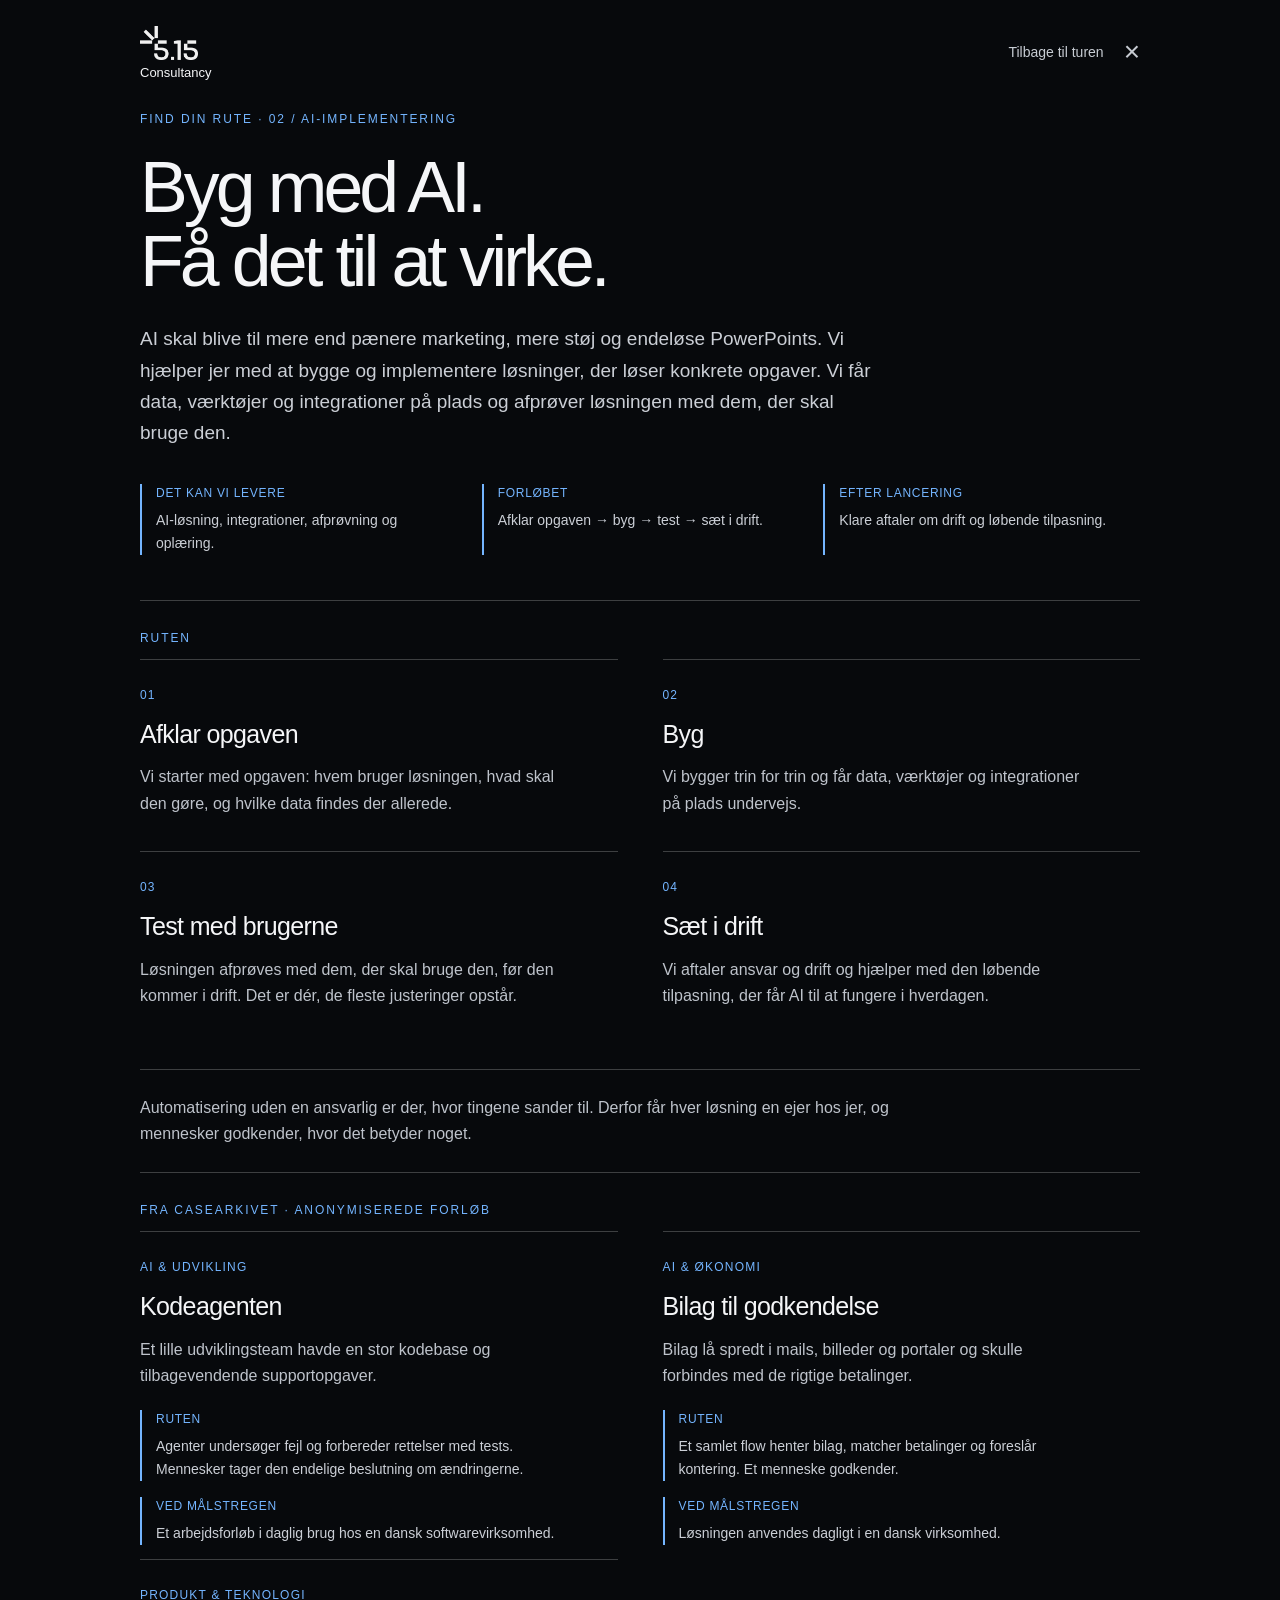
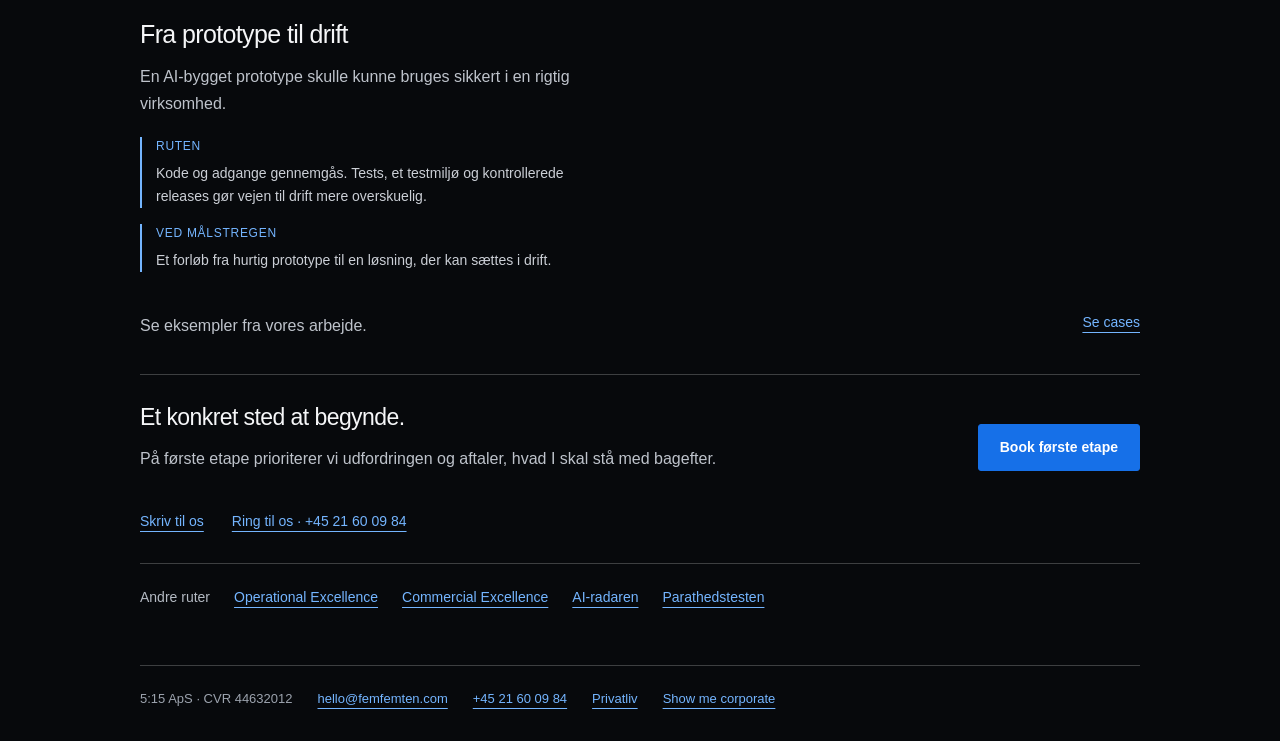
==== commit bbabc67a: "Udkast: corporate-udgave med Show me corporate, gamle sider samlet under corporate med noindex Co-Au" ====
--- a/ai-implementering.html
+++ b/ai-implementering.html
@@ -15,7 +15,7 @@
 <meta name="twitter:card" content="summary_large_image">
 <link rel="icon" type="image/png" href="/logo.png">
 <link rel="stylesheet" href="/style.css">
-<link rel="stylesheet" href="/v2.css?v=7">
+<link rel="stylesheet" href="/v2.css?v=8">
 <style>
 html{height:auto}
 body.page{height:auto;min-height:100%;overflow:auto;overscroll-behavior:auto;background:#121212}
@@ -73,7 +73,7 @@
 <p class="page-contact"><a href="mailto:hello@femfemten.com?subject=5:15:%20AI-implementering">Skriv til os</a><a href="tel:+4521600984">Ring til os · +45 21 60 09 84</a></p>
 
 <div class="trail-tools" style="margin-top:30px"><span>Andre ruter</span><a href="/operational-excellence.html">Operational Excellence</a><a href="/commercial-excellence.html">Commercial Excellence</a><a href="/#radar">AI-radaren</a><a href="/#test">Parathedstesten</a></div>
-<footer class="panel-footer"><span>5:15 ApS · CVR 44632012</span><a href="mailto:hello@femfemten.com">hello@femfemten.com</a><a href="tel:+4521600984">+45 21 60 09 84</a><a href="/privatliv.html">Privatliv</a></footer>
+<footer class="panel-footer"><span>5:15 ApS · CVR 44632012</span><a href="mailto:hello@femfemten.com">hello@femfemten.com</a><a href="tel:+4521600984">+45 21 60 09 84</a><a href="/privatliv.html">Privatliv</a><a href="/corporate.html" data-goatcounter-click="skift-til-corporate-ydelse" data-goatcounter-title="Skift: show me corporate (ydelsesside)">Show me corporate</a></footer>
 </div></main>
 <script data-goatcounter="https://femfemten.goatcounter.com/count" async src="//gc.zgo.at/count.js"></script>
 <script>
--- a/v2.css
+++ b/v2.css
@@ -25,3 +25,5 @@
 @media(max-width:760px){.watch-overlay{min-height:100%}.delivery-details>p{line-height:1.6}.delivery-details .delivery-experience{font-size:14px}}
 
 .wordmark-logo{display:block;height:40px;width:auto}@media(max-width:760px){.wordmark-logo{height:32px}}
+
+.corporate-switch{display:inline-flex;align-items:center;min-height:34px;align-self:center;padding:0 12px;border:1px solid rgba(238,238,238,.45);border-radius:3px;font-size:13px;color:#dee2e7;text-decoration:none;white-space:nowrap}.corporate-switch:hover{border-color:var(--acid);color:var(--acid)}@media(max-width:760px){.top-nav{gap:16px}.corporate-switch{min-height:30px;padding:0 9px;font-size:13px;margin-left:auto}.corporate-switch .cs-long{display:none}}
